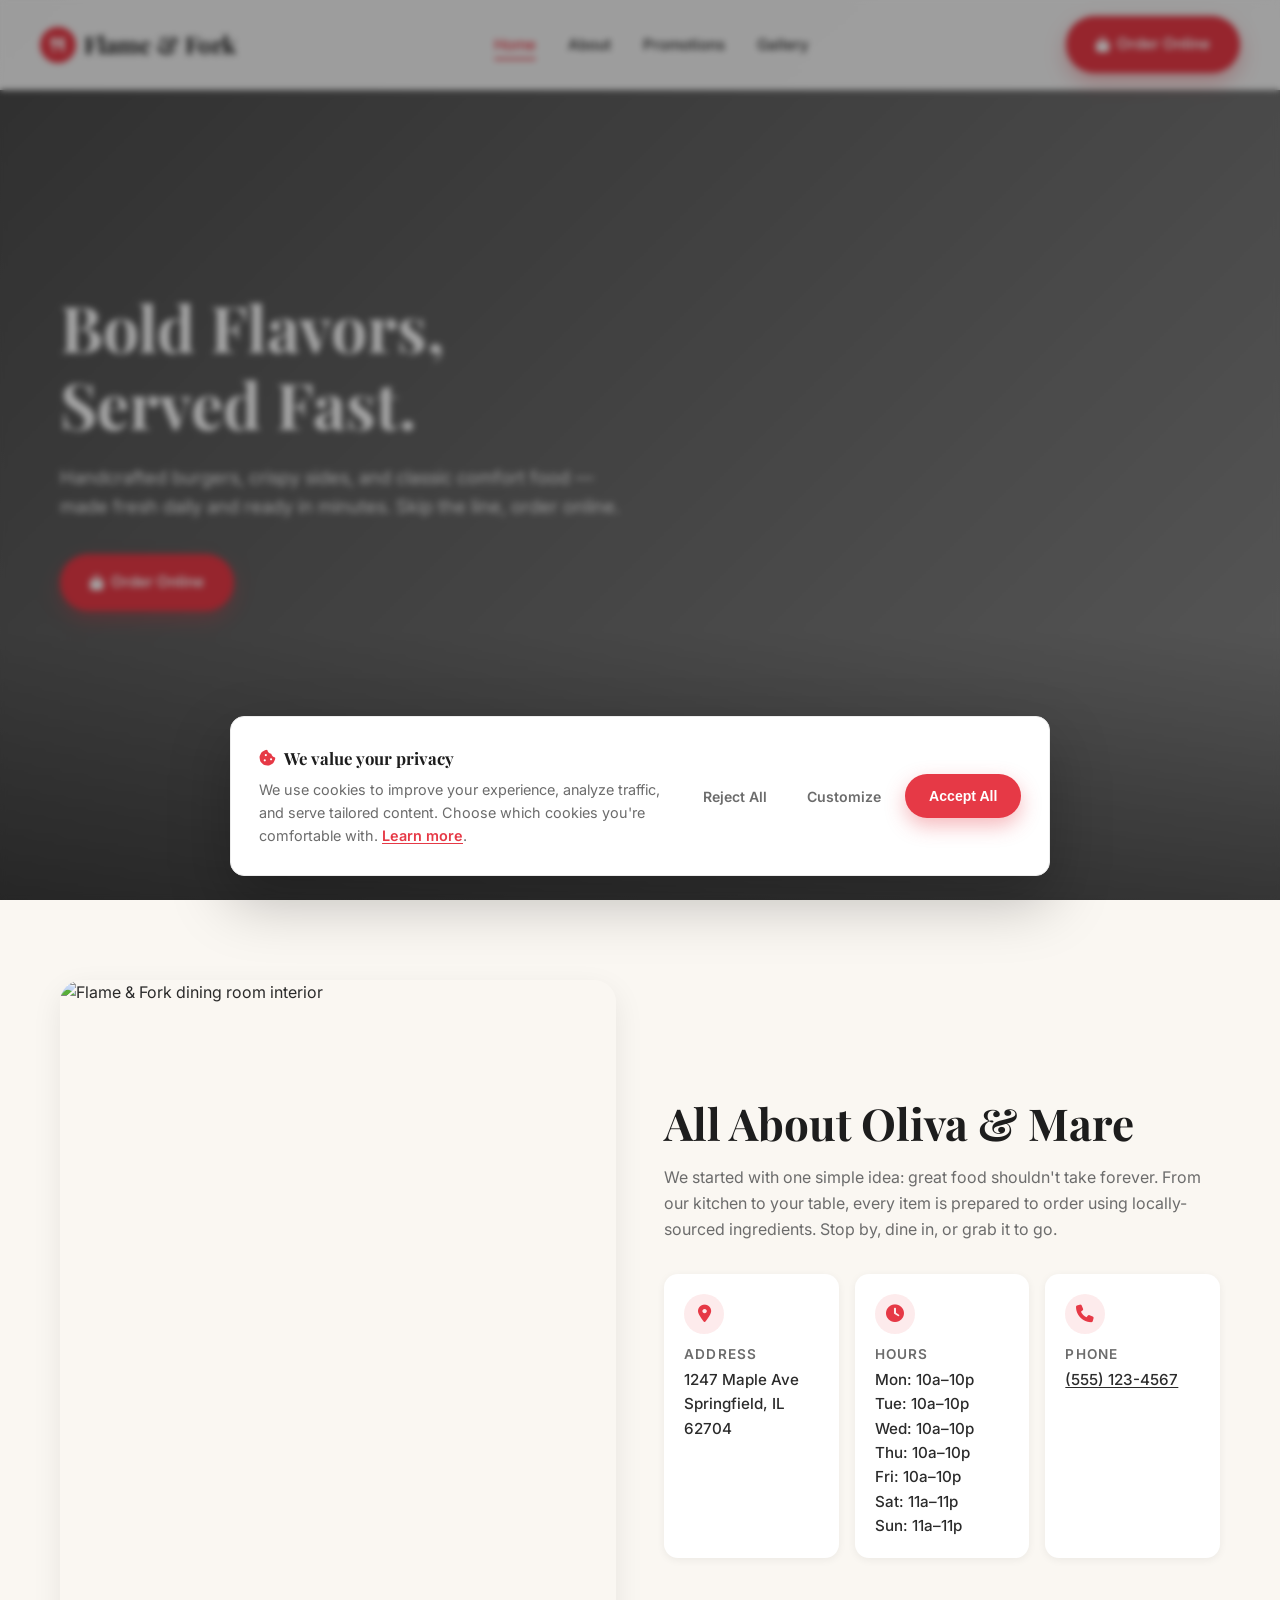
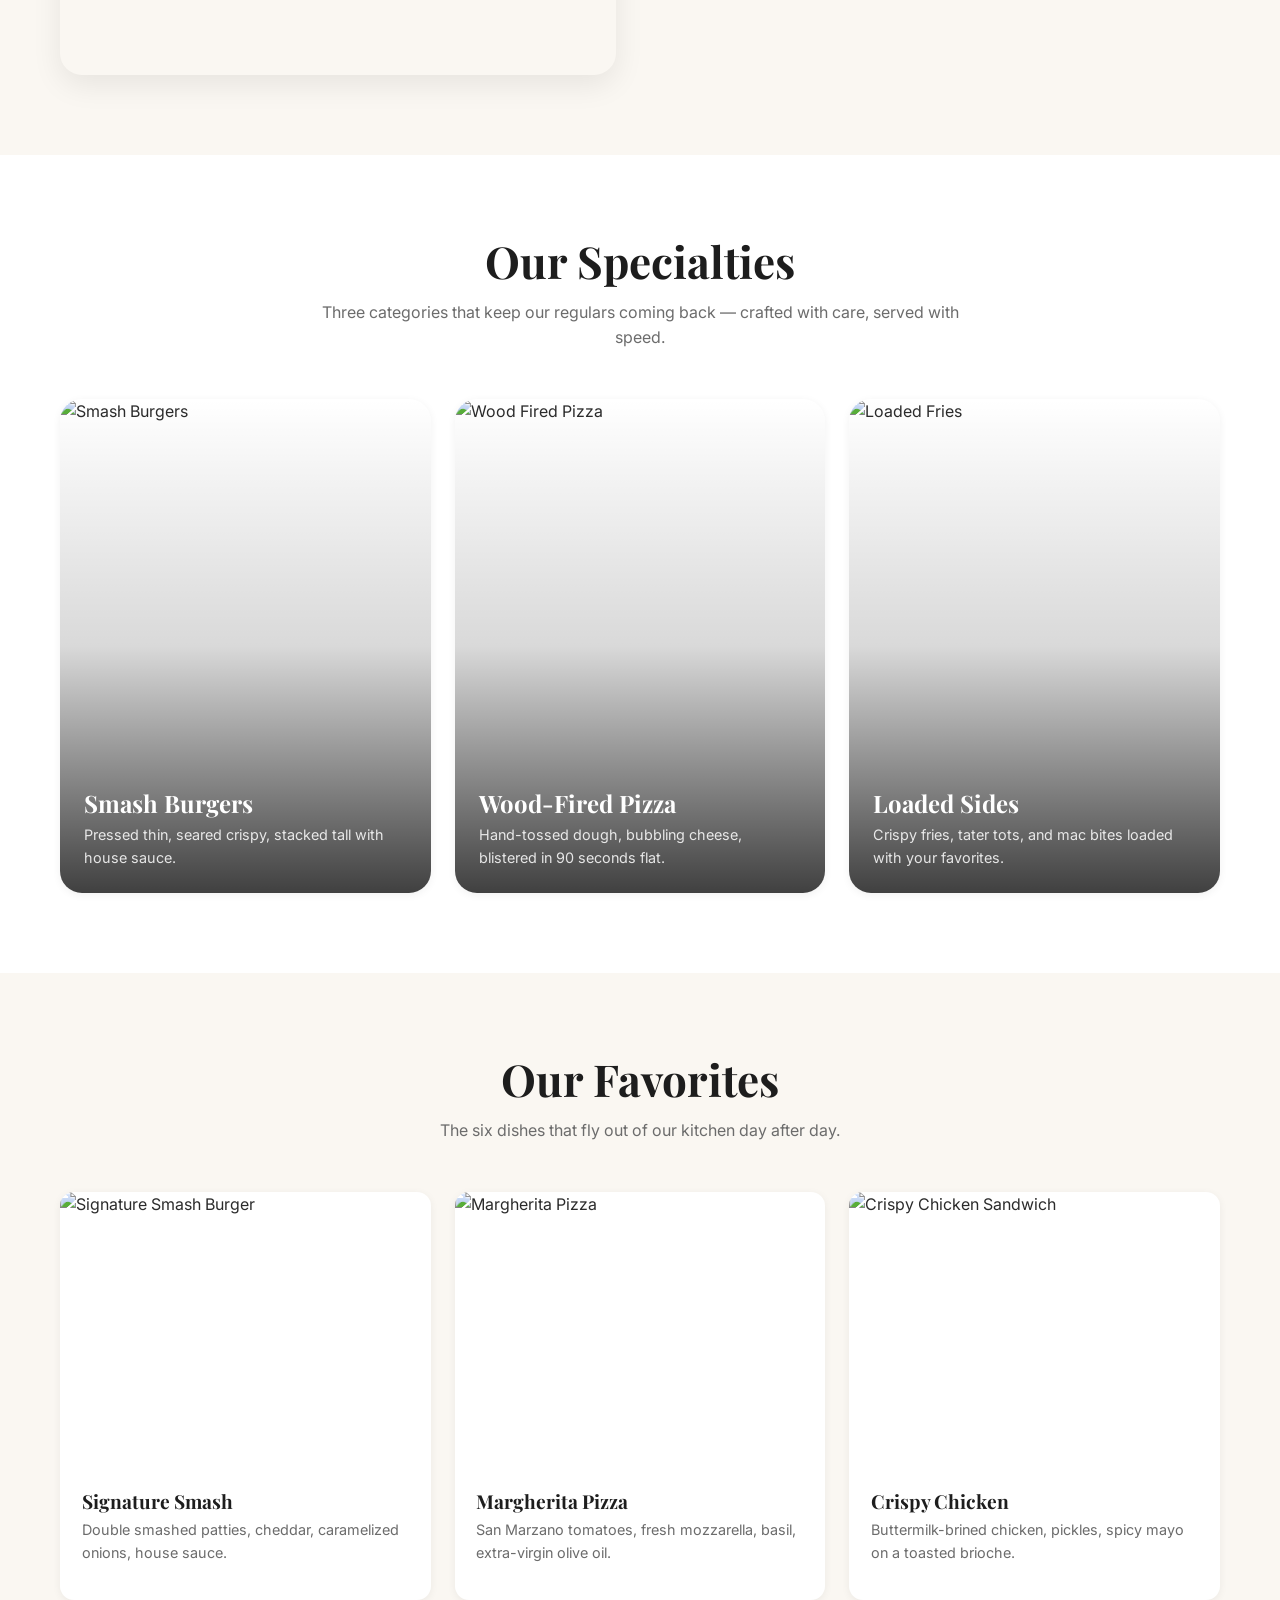
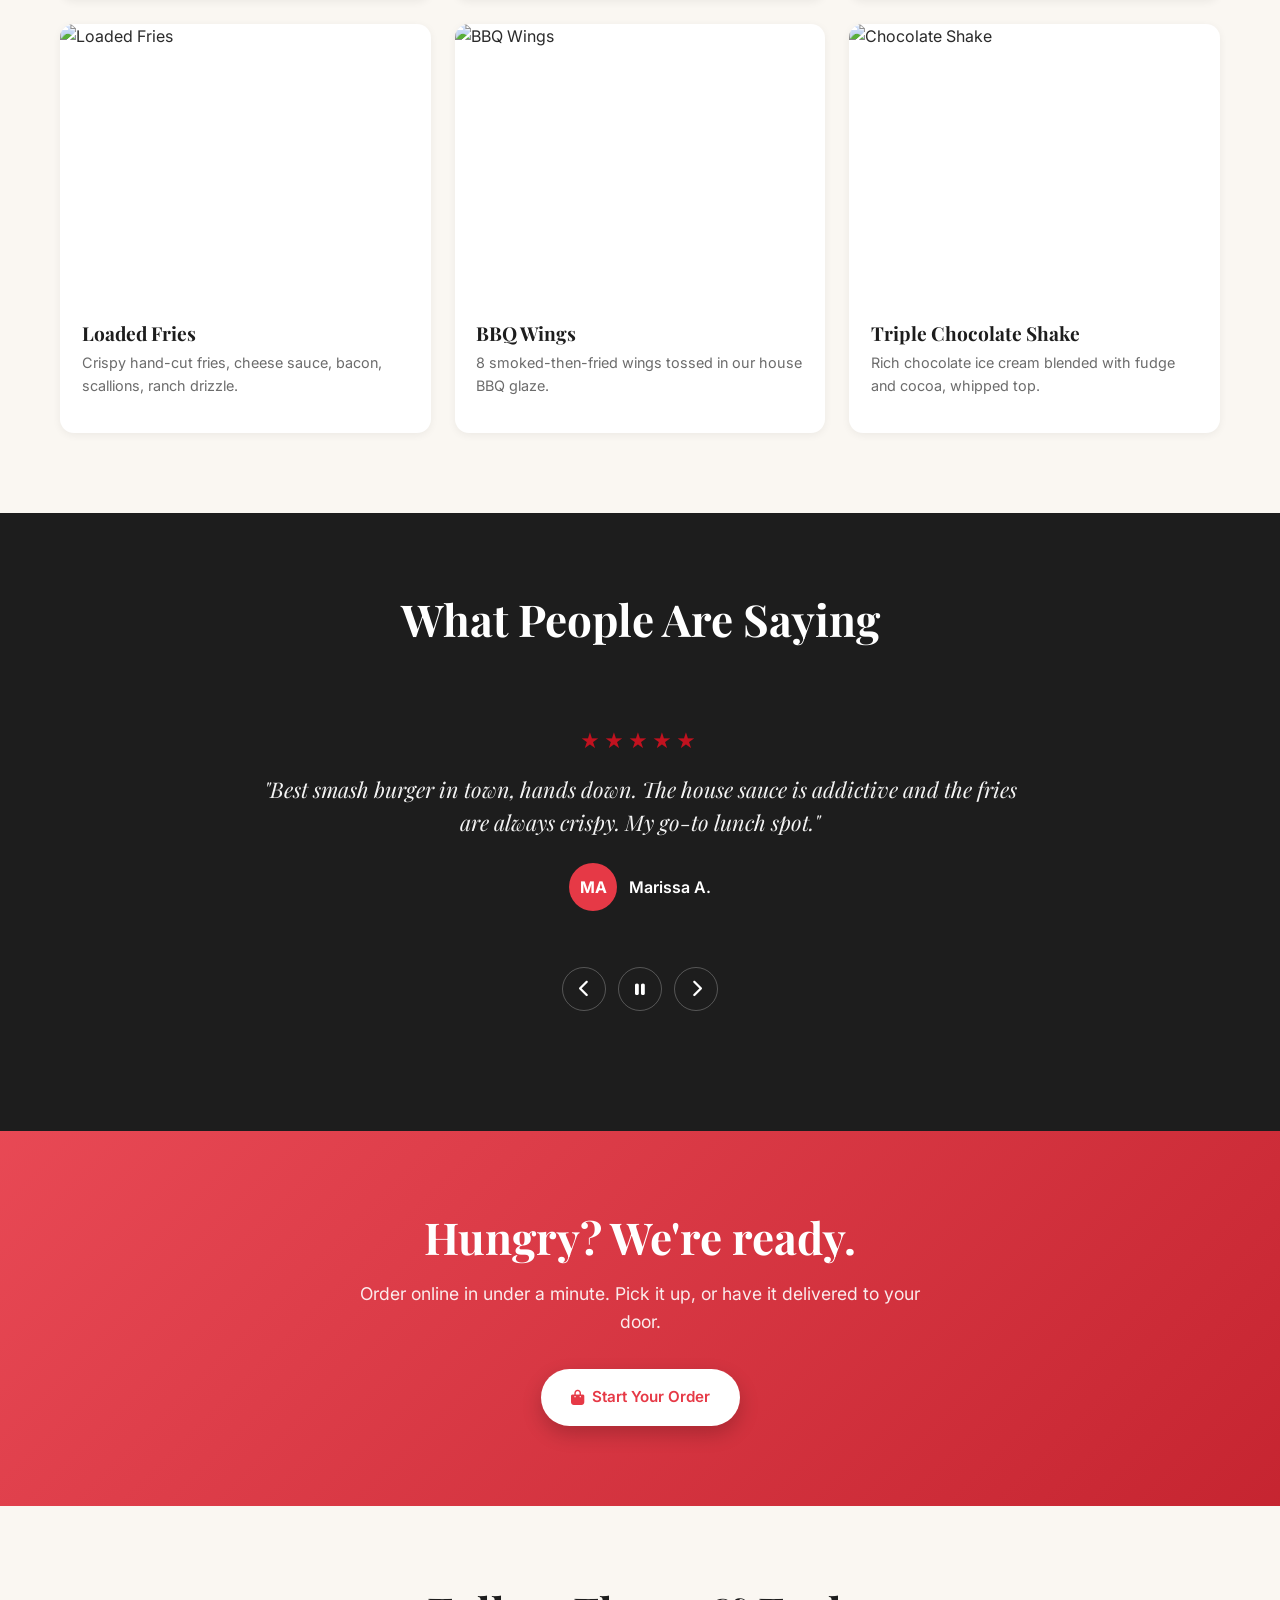
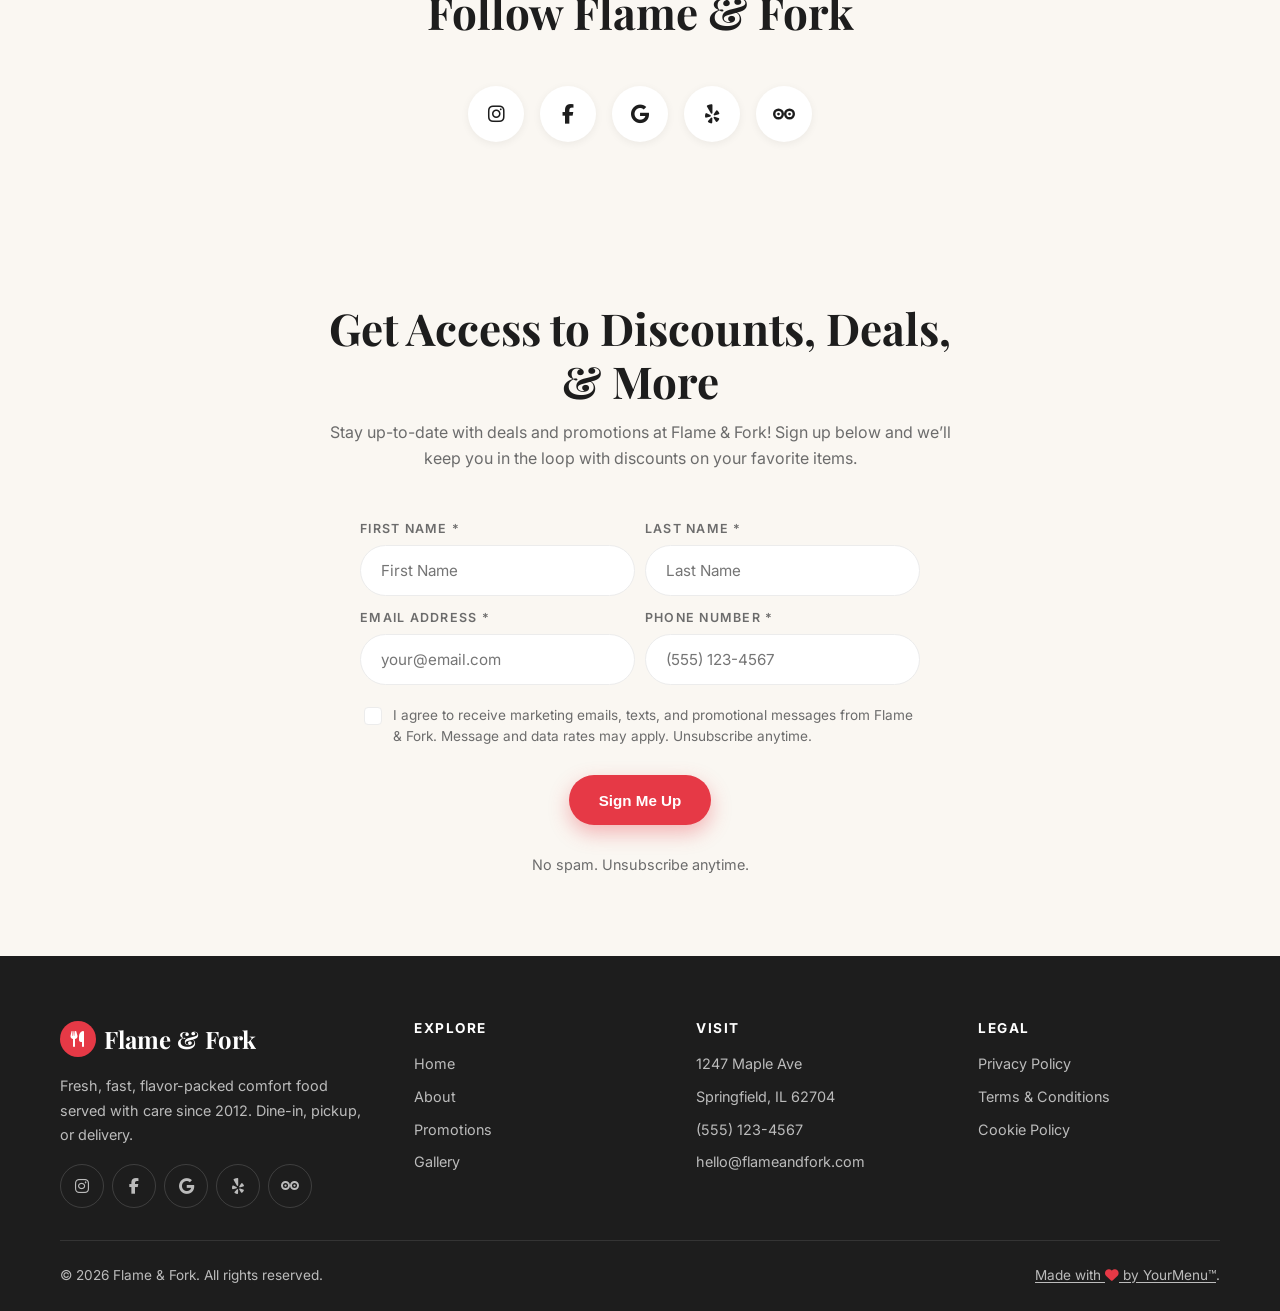
==== index.html @ c9c3321a "Initial commit: YourMenu website template Co-Authored-By: Claude Opus 4.8 (1M context) <noreply@anth" ====
<!DOCTYPE html>
<html lang="en-US">
<head>
  <meta charset="UTF-8" />
  <meta name="viewport" content="width=device-width, initial-scale=1.0" />
  <title>Flame & Fork — Fresh Flavors, Fast</title>
  <meta name="description" content="Quick service restaurant serving bold flavors, fresh ingredients, and fast, friendly service. Order online and skip the line." />
  <meta name="robots" content="index, follow, max-image-preview:large" />
  <meta name="theme-color" content="#e63946" media="(prefers-color-scheme: light)" />
  <meta name="theme-color" content="#1d1d1d" media="(prefers-color-scheme: dark)" />
  <meta name="format-detection" content="telephone=no" />
  <meta name="google-site-verification" content="REPLACE_WITH_GOOGLE_VERIFICATION_TOKEN" />
  <meta name="author" content="Flame & Fork" />
  <meta name="keywords" content="Springfield IL restaurant, burgers, pizza, quick service restaurant, order online, Flame and Fork" />
  <link rel="canonical" href="https://www.flameandfork.com/" />

  <meta property="og:type" content="restaurant.restaurant" />
  <meta property="og:site_name" content="Flame & Fork" />
  <meta property="og:title" content="Flame & Fork — Fresh Flavors, Fast" />
  <meta property="og:description" content="Hand-crafted burgers, wood-fired pizza, and comfort-food sides. Order online for quick pickup in Springfield, IL." />
  <meta property="og:url" content="https://www.flameandfork.com/" />
  <meta property="og:image" content="https://images.unsplash.com/photo-1568901346375-23c9450c58cd?auto=format&fit=crop&w=1200&q=80" />
  <meta property="og:image:width" content="1200" />
  <meta property="og:image:height" content="630" />
  <meta property="og:image:alt" content="A freshly-made smash burger with melted cheddar" />
  <meta property="og:locale" content="en_US" />

  <meta name="twitter:card" content="summary_large_image" />
  <meta name="twitter:title" content="Flame & Fork — Fresh Flavors, Fast" />
  <meta name="twitter:description" content="Hand-crafted burgers, wood-fired pizza, and comfort-food sides. Order online for quick pickup in Springfield, IL." />
  <meta name="twitter:image" content="https://images.unsplash.com/photo-1568901346375-23c9450c58cd?auto=format&fit=crop&w=1200&q=80" />
  <meta name="twitter:image:width" content="1200" />
  <meta name="twitter:image:height" content="630" />
  <meta name="twitter:image:alt" content="A freshly-made smash burger with melted cheddar" />

  <link rel="icon" type="image/svg+xml" href="/favicon.svg" />
  <link rel="icon" type="image/x-icon" href="/favicon.ico" sizes="any" />
  <link rel="apple-touch-icon" href="/apple-touch-icon.png" sizes="180x180" />
  <link rel="manifest" href="/site.webmanifest" />
  <link rel="preconnect" href="https://fonts.googleapis.com" />
  <link rel="preconnect" href="https://fonts.gstatic.com" crossorigin />
  <link rel="preconnect" href="https://cdnjs.cloudflare.com" crossorigin />
  <link href="https://fonts.googleapis.com/css2?family=Inter:wght@400;500;600;700&family=Playfair+Display:wght@600;700&display=swap" rel="stylesheet" />
  <link rel="stylesheet" href="https://cdnjs.cloudflare.com/ajax/libs/font-awesome/6.5.1/css/all.min.css" />
  <link rel="stylesheet" href="css/styles.css" />
  <link rel="preload" as="image" href="https://images.unsplash.com/photo-1504674900247-0877df9cc836?auto=format&fit=crop&w=1920&q=80" fetchpriority="high" />
<script type="application/ld+json">
{
  "@context": "https://schema.org",
  "@type": "Restaurant",
  "name": "Flame & Fork",
  "description": "Springfield quick-service restaurant serving hand-crafted burgers, wood-fired pizza, and classic comfort food since 2012.",
  "url": "https://www.flameandfork.com/",
  "image": "https://images.unsplash.com/photo-1568901346375-23c9450c58cd?auto=format&fit=crop&w=1200&q=80",
  "telephone": "+1-555-123-4567",
  "email": "hello@flameandfork.com",
  "priceRange": "$$",
  "servesCuisine": ["American", "Burgers", "Pizza"],
  "address": {
    "@type": "PostalAddress",
    "streetAddress": "1247 Maple Ave",
    "addressLocality": "Springfield",
    "addressRegion": "IL",
    "postalCode": "62704",
    "addressCountry": "US"
  },
  "openingHoursSpecification": [
    {"@type": "OpeningHoursSpecification", "dayOfWeek": ["Monday","Tuesday","Wednesday","Thursday","Friday"], "opens": "10:00", "closes": "22:00"},
    {"@type": "OpeningHoursSpecification", "dayOfWeek": ["Saturday","Sunday"], "opens": "11:00", "closes": "23:00"}
  ],
  "acceptsReservations": "False",
  "hasMenu": "https://www.flameandfork.com/",
  "sameAs": [
    "https://www.facebook.com/flameandfork",
    "https://www.instagram.com/flameandfork",
    "https://www.tiktok.com/@flameandfork",
    "https://twitter.com/flameandfork"
  ]
}
</script>
<script type="application/ld+json">
{
  "@context": "https://schema.org",
  "@type": "WebSite",
  "name": "Flame & Fork",
  "url": "https://www.flameandfork.com/",
  "inLanguage": "en-US"
}
</script>
<script type="application/ld+json">
{
  "@context": "https://schema.org",
  "@type": "Organization",
  "name": "Flame & Fork",
  "url": "https://www.flameandfork.com/",
  "logo": "https://www.flameandfork.com/favicon.svg",
  "sameAs": [
    "https://www.instagram.com/flameandfork",
    "https://www.facebook.com/flameandfork",
    "https://www.google.com/maps/place/Flame+and+Fork",
    "https://www.yelp.com/biz/flame-and-fork-springfield",
    "https://www.tripadvisor.com/Restaurant_Review-Flame-and-Fork"
  ],
  "contactPoint": [{
    "@type": "ContactPoint",
    "telephone": "+1-555-123-4567",
    "contactType": "customer service",
    "areaServed": "US",
    "availableLanguage": ["English"]
  }]
}
</script>
<script type="application/ld+json">
{
  "@context": "https://schema.org",
  "@type": "Menu",
  "name": "Flame & Fork Menu",
  "url": "https://www.flameandfork.com/",
  "hasMenuSection": [
    {
      "@type": "MenuSection",
      "name": "Customer Favorites",
      "hasMenuItem": [
        {"@type": "MenuItem", "name": "Signature Smash", "description": "Double smashed patties, cheddar, caramelized onions, house sauce."},
        {"@type": "MenuItem", "name": "Margherita Pizza", "description": "San Marzano tomatoes, fresh mozzarella, basil, extra-virgin olive oil."},
        {"@type": "MenuItem", "name": "Crispy Chicken", "description": "Buttermilk-brined chicken, pickles, spicy mayo on a toasted brioche."},
        {"@type": "MenuItem", "name": "Loaded Fries", "description": "Crispy hand-cut fries, cheese sauce, bacon, scallions, ranch drizzle."},
        {"@type": "MenuItem", "name": "BBQ Wings", "description": "8 smoked-then-fried wings tossed in our house BBQ glaze."},
        {"@type": "MenuItem", "name": "Triple Chocolate Shake", "description": "Rich chocolate ice cream blended with fudge and cocoa, whipped top."}
      ]
    }
  ]
}
</script>
</head>
<body>
  <a class="skip-link" href="#main-content">Skip to main content</a>

  <!-- Header -->
  <header class="site-header" role="banner">
    <div class="container nav">
      <a href="index.html" class="brand">
        <span class="brand-mark" aria-hidden="true"><i class="fa-solid fa-utensils"></i></span>
        Flame &amp; Fork
      </a>
      <nav class="primary-nav" aria-label="Primary">
        <ul class="nav-links" id="primary-navigation">
          <li><a href="index.html" class="active" aria-current="page">Home</a></li>
          <li><a href="about.html">About</a></li>
          <li><a href="promotions.html">Promotions</a></li>
          <li><a href="gallery.html">Gallery</a></li>
        </ul>
      </nav>
      <div class="nav-cta">
        <a href="https://order.yourmenu.com/tommystacos" class="btn btn-primary" target="_blank" rel="noopener noreferrer"><i class="fa-solid fa-bag-shopping" aria-hidden="true"></i> Order Online</a>
        <button class="nav-toggle" aria-label="Toggle navigation menu" aria-expanded="false" aria-controls="primary-navigation" type="button">
          <span aria-hidden="true"></span><span aria-hidden="true"></span><span aria-hidden="true"></span>
        </button>
      </div>
    </div>
  </header>
  <main id="main-content" role="main">

  <!-- Hero -->
  <section class="hero" aria-labelledby="hero-heading">
    <div class="container hero-inner">
      <h1 id="hero-heading">Bold Flavors,<br />Served Fast.</h1>
      <p>Handcrafted burgers, crispy sides, and classic comfort food — made fresh daily and ready in minutes. Skip the line, order online.</p>
      <div class="hero-actions">
        <a href="https://order.yourmenu.com/tommystacos" class="btn btn-primary" target="_blank" rel="noopener noreferrer"><i class="fa-solid fa-bag-shopping" aria-hidden="true"></i> Order Online</a>
      </div>
    </div>
    <div class="hero-scroll" aria-hidden="true">Scroll</div>
  </section>

  <!-- About -->
  <section class="about" id="about" aria-labelledby="about-heading">
    <div class="container">
      <div class="about-grid">
        <div class="about-image fade-in">
          <img src="https://images.unsplash.com/photo-1552566626-52f8b828add9?auto=format&fit=crop&w=900&q=80" srcset="
  https://images.unsplash.com/photo-1552566626-52f8b828add9?auto=format&fit=crop&w=480&q=70 480w,
  https://images.unsplash.com/photo-1552566626-52f8b828add9?auto=format&fit=crop&w=800&q=75 800w,
  https://images.unsplash.com/photo-1552566626-52f8b828add9?auto=format&fit=crop&w=1200&q=80 1200w
" sizes="(max-width: 600px) 90vw, (max-width: 1024px) 50vw, 600px" alt="Flame &amp; Fork dining room interior" loading="lazy" />
        </div>
        <div class="about-content fade-in">
          <h2 id="about-heading">All About Oliva &amp; Mare</h2>
          <p>We started with one simple idea: great food shouldn't take forever. From our kitchen to your table, every item is prepared to order using locally-sourced ingredients. Stop by, dine in, or grab it to go.</p>
          <div class="info-cards">
            <div class="info-card">
              <div class="icon"><i class="fa-solid fa-location-dot" aria-hidden="true"></i></div>
              <h4>Address</h4>
              <p>1247 Maple Ave<br/>Springfield, IL 62704</p>
            </div>
            <div class="info-card">
              <div class="icon"><i class="fa-solid fa-clock" aria-hidden="true"></i></div>
              <h4>Hours</h4>
              <p>Mon: 10a–10p<br/>Tue: 10a–10p<br/>Wed: 10a–10p<br/>Thu: 10a–10p<br/>Fri: 10a–10p<br/>Sat: 11a–11p<br/>Sun: 11a–11p</p>
            </div>
            <div class="info-card">
              <div class="icon"><i class="fa-solid fa-phone" aria-hidden="true"></i></div>
              <h4>Phone</h4>
              <p><a href="tel:+15551234567">(555) 123-4567</a></p>
            </div>
          </div>
        </div>
      </div>
    </div>
  </section>

  <!-- Specialties -->
  <section id="specialties" aria-labelledby="specialties-heading">
    <div class="container">
      <div class="section-header fade-in">
        <h2 id="specialties-heading">Our Specialties</h2>
        <p>Three categories that keep our regulars coming back — crafted with care, served with speed.</p>
      </div>
      <div class="specialties-grid">
        <a class="specialty-card fade-in" href="https://order.yourmenu.com/tommystacos" target="_blank" rel="noopener noreferrer" aria-label="Order Smash Burgers online">
          <img src="https://images.unsplash.com/photo-1568901346375-23c9450c58cd?auto=format&fit=crop&w=800&q=80" srcset="
  https://images.unsplash.com/photo-1568901346375-23c9450c58cd?auto=format&fit=crop&w=400&q=70 400w,
  https://images.unsplash.com/photo-1568901346375-23c9450c58cd?auto=format&fit=crop&w=700&q=80 700w
" sizes="(max-width: 600px) 90vw, (max-width: 960px) 45vw, 380px" alt="Smash Burgers" loading="lazy" />
          <div class="specialty-info">
            <h3>Smash Burgers</h3>
            <p>Pressed thin, seared crispy, stacked tall with house sauce.</p>
          </div>
        </a>
        <a class="specialty-card fade-in" href="https://order.yourmenu.com/tommystacos" target="_blank" rel="noopener noreferrer" aria-label="Order Wood-Fired Pizza online">
          <img src="https://images.unsplash.com/photo-1513104890138-7c749659a591?auto=format&fit=crop&w=800&q=80" srcset="
  https://images.unsplash.com/photo-1513104890138-7c749659a591?auto=format&fit=crop&w=400&q=70 400w,
  https://images.unsplash.com/photo-1513104890138-7c749659a591?auto=format&fit=crop&w=700&q=80 700w
" sizes="(max-width: 600px) 90vw, (max-width: 960px) 45vw, 380px" alt="Wood Fired Pizza" loading="lazy" />
          <div class="specialty-info">
            <h3>Wood-Fired Pizza</h3>
            <p>Hand-tossed dough, bubbling cheese, blistered in 90 seconds flat.</p>
          </div>
        </a>
        <a class="specialty-card fade-in" href="https://order.yourmenu.com/tommystacos" target="_blank" rel="noopener noreferrer" aria-label="Order Loaded Sides online">
          <img src="https://images.unsplash.com/photo-1565299585323-38d6b0865b47?auto=format&fit=crop&w=800&q=80" srcset="
  https://images.unsplash.com/photo-1565299585323-38d6b0865b47?auto=format&fit=crop&w=400&q=70 400w,
  https://images.unsplash.com/photo-1565299585323-38d6b0865b47?auto=format&fit=crop&w=700&q=80 700w
" sizes="(max-width: 600px) 90vw, (max-width: 960px) 45vw, 380px" alt="Loaded Fries" loading="lazy" />
          <div class="specialty-info">
            <h3>Loaded Sides</h3>
            <p>Crispy fries, tater tots, and mac bites loaded with your favorites.</p>
          </div>
        </a>
      </div>
    </div>
  </section>

  <!-- Favorites -->
  <section class="favorites" aria-labelledby="favorites-heading">
    <div class="container">
      <div class="section-header fade-in">
        <h2 id="favorites-heading">Our Favorites</h2>
        <p>The six dishes that fly out of our kitchen day after day.</p>
      </div>
      <div class="favorites-grid">
        <a class="favorite-card fade-in" href="https://order.yourmenu.com/tommystacos" target="_blank" rel="noopener noreferrer" aria-label="Order Signature Smash online">
          <div class="favorite-img"><img src="https://images.unsplash.com/photo-1571091718767-18b5b1457add?auto=format&fit=crop&w=700&q=80" srcset="
  https://images.unsplash.com/photo-1571091718767-18b5b1457add?auto=format&fit=crop&w=400&q=70 400w,
  https://images.unsplash.com/photo-1571091718767-18b5b1457add?auto=format&fit=crop&w=700&q=80 700w
" sizes="(max-width: 600px) 90vw, (max-width: 960px) 45vw, 380px" alt="Signature Smash Burger" loading="lazy" /></div>
          <div class="favorite-body">
            <h3>Signature Smash</h3>
            <p>Double smashed patties, cheddar, caramelized onions, house sauce.</p>
          </div>
        </a>
        <a class="favorite-card fade-in" href="https://order.yourmenu.com/tommystacos" target="_blank" rel="noopener noreferrer" aria-label="Order Margherita Pizza online">
          <div class="favorite-img"><img src="https://images.unsplash.com/photo-1513104890138-7c749659a591?auto=format&fit=crop&w=700&q=80" srcset="
  https://images.unsplash.com/photo-1513104890138-7c749659a591?auto=format&fit=crop&w=400&q=70 400w,
  https://images.unsplash.com/photo-1513104890138-7c749659a591?auto=format&fit=crop&w=700&q=80 700w
" sizes="(max-width: 600px) 90vw, (max-width: 960px) 45vw, 380px" alt="Margherita Pizza" loading="lazy" /></div>
          <div class="favorite-body">
            <h3>Margherita Pizza</h3>
            <p>San Marzano tomatoes, fresh mozzarella, basil, extra-virgin olive oil.</p>
          </div>
        </a>
        <a class="favorite-card fade-in" href="https://order.yourmenu.com/tommystacos" target="_blank" rel="noopener noreferrer" aria-label="Order Crispy Chicken online">
          <div class="favorite-img"><img src="https://images.unsplash.com/photo-1606755962773-d324e0a13086?auto=format&fit=crop&w=700&q=80" srcset="
  https://images.unsplash.com/photo-1606755962773-d324e0a13086?auto=format&fit=crop&w=400&q=70 400w,
  https://images.unsplash.com/photo-1606755962773-d324e0a13086?auto=format&fit=crop&w=700&q=80 700w
" sizes="(max-width: 600px) 90vw, (max-width: 960px) 45vw, 380px" alt="Crispy Chicken Sandwich" loading="lazy" /></div>
          <div class="favorite-body">
            <h3>Crispy Chicken</h3>
            <p>Buttermilk-brined chicken, pickles, spicy mayo on a toasted brioche.</p>
          </div>
        </a>
        <a class="favorite-card fade-in" href="https://order.yourmenu.com/tommystacos" target="_blank" rel="noopener noreferrer" aria-label="Order Loaded Fries online">
          <div class="favorite-img"><img src="https://images.unsplash.com/photo-1550317138-10000687a72b?auto=format&fit=crop&w=700&q=80" srcset="
  https://images.unsplash.com/photo-1550317138-10000687a72b?auto=format&fit=crop&w=400&q=70 400w,
  https://images.unsplash.com/photo-1550317138-10000687a72b?auto=format&fit=crop&w=700&q=80 700w
" sizes="(max-width: 600px) 90vw, (max-width: 960px) 45vw, 380px" alt="Loaded Fries" loading="lazy" /></div>
          <div class="favorite-body">
            <h3>Loaded Fries</h3>
            <p>Crispy hand-cut fries, cheese sauce, bacon, scallions, ranch drizzle.</p>
          </div>
        </a>
        <a class="favorite-card fade-in" href="https://order.yourmenu.com/tommystacos" target="_blank" rel="noopener noreferrer" aria-label="Order BBQ Wings online">
          <div class="favorite-img"><img src="https://images.unsplash.com/photo-1601050690597-df0568f70950?auto=format&fit=crop&w=700&q=80" srcset="
  https://images.unsplash.com/photo-1601050690597-df0568f70950?auto=format&fit=crop&w=400&q=70 400w,
  https://images.unsplash.com/photo-1601050690597-df0568f70950?auto=format&fit=crop&w=700&q=80 700w
" sizes="(max-width: 600px) 90vw, (max-width: 960px) 45vw, 380px" alt="BBQ Wings" loading="lazy" /></div>
          <div class="favorite-body">
            <h3>BBQ Wings</h3>
            <p>8 smoked-then-fried wings tossed in our house BBQ glaze.</p>
          </div>
        </a>
        <a class="favorite-card fade-in" href="https://order.yourmenu.com/tommystacos" target="_blank" rel="noopener noreferrer" aria-label="Order Triple Chocolate Shake online">
          <div class="favorite-img"><img src="https://images.unsplash.com/photo-1586190848861-99aa4a171e90?auto=format&fit=crop&w=700&q=80" srcset="
  https://images.unsplash.com/photo-1586190848861-99aa4a171e90?auto=format&fit=crop&w=400&q=70 400w,
  https://images.unsplash.com/photo-1586190848861-99aa4a171e90?auto=format&fit=crop&w=700&q=80 700w
" sizes="(max-width: 600px) 90vw, (max-width: 960px) 45vw, 380px" alt="Chocolate Shake" loading="lazy" /></div>
          <div class="favorite-body">
            <h3>Triple Chocolate Shake</h3>
            <p>Rich chocolate ice cream blended with fudge and cocoa, whipped top.</p>
          </div>
        </a>
      </div>
    </div>
  </section>

  <!-- Reviews -->
  <section class="reviews" aria-labelledby="reviews-heading">
    <div class="container">
      <div class="section-header fade-in">
        <h2 id="reviews-heading">What People Are Saying</h2>
      </div>
      <div class="slider fade-in" id="reviews-slider" role="region" aria-roledescription="carousel" aria-label="Customer reviews">
        <div class="slider-track" id="reviews-slider-track" aria-live="polite">
          <div class="review-card">
            <div class="review-stars" role="img" aria-label="Rated 5 out of 5 stars">★★★★★</div>
            <p class="review-text">"Best smash burger in town, hands down. The house sauce is addictive and the fries are always crispy. My go-to lunch spot."</p>
            <div class="reviewer">
              <div class="reviewer-avatar">MA</div>
              <div>
                <div class="reviewer-name">Marissa A.</div>
              </div>
            </div>
          </div>
          <div class="review-card">
            <div class="review-stars" role="img" aria-label="Rated 5 out of 5 stars">★★★★★</div>
            <p class="review-text">"Fast, friendly, and the food tastes like someone actually cared. The loaded fries are ridiculous in the best possible way."</p>
            <div class="reviewer">
              <div class="reviewer-avatar">JT</div>
              <div>
                <div class="reviewer-name">Jordan T.</div>
              </div>
            </div>
          </div>
          <div class="review-card">
            <div class="review-stars" role="img" aria-label="Rated 5 out of 5 stars">★★★★★</div>
            <p class="review-text">"Online ordering is seamless, food is always hot on pickup, and the staff actually remember my name. A neighborhood gem."</p>
            <div class="reviewer">
              <div class="reviewer-avatar">SK</div>
              <div>
                <div class="reviewer-name">Sam K.</div>
              </div>
            </div>
          </div>
          <div class="review-card">
            <div class="review-stars" role="img" aria-label="Rated 5 out of 5 stars">★★★★★</div>
            <p class="review-text">"The wings are incredible. Smoked, then fried, then tossed in that BBQ glaze — worth the trip across town. Will be back every week."</p>
            <div class="reviewer">
              <div class="reviewer-avatar">DP</div>
              <div>
                <div class="reviewer-name">Derek P.</div>
              </div>
            </div>
          </div>
        </div>
        <div class="slider-controls">
          <button class="slider-btn slider-prev" aria-label="Previous review" aria-controls="reviews-slider-track" type="button"><i class="fa-solid fa-chevron-left" aria-hidden="true"></i></button>
          <button class="slider-pause" aria-label="Pause auto-rotating reviews" aria-pressed="false" aria-controls="reviews-slider-track" type="button"><i class="fa-solid fa-pause" aria-hidden="true"></i></button>
          <button class="slider-btn slider-next" aria-label="Next review" aria-controls="reviews-slider-track" type="button"><i class="fa-solid fa-chevron-right" aria-hidden="true"></i></button>
        </div>
        <div class="slider-dots" role="tablist" aria-label="Choose a review"></div>
      </div>
    </div>
  </section>

  <!-- CTA Order -->
  <section class="cta-order">
    <div class="container">
      <h2>Hungry? We're ready.</h2>
      <p>Order online in under a minute. Pick it up, or have it delivered to your door.</p>
      <a href="https://order.yourmenu.com/tommystacos" class="btn btn-primary" target="_blank" rel="noopener noreferrer"><i class="fa-solid fa-bag-shopping" aria-hidden="true"></i> Start Your Order</a>
    </div>
  </section>

  <!-- CTA Social -->
  <section class="cta-social" aria-labelledby="social-heading">
    <div class="container">
      <div class="section-header">
        <h2 id="social-heading">Follow Flame &amp; Fork</h2>
      </div>
      <ul class="social-icons" role="list" aria-label="Flame and Fork on social media and review sites">
        <li><a href="https://www.instagram.com/flameandfork" class="social-icon" aria-label="Flame and Fork on Instagram" rel="noopener noreferrer" target="_blank"><i class="fa-brands fa-instagram" aria-hidden="true"></i></a></li>
        <li><a href="https://www.facebook.com/flameandfork" class="social-icon" aria-label="Flame and Fork on Facebook" rel="noopener noreferrer" target="_blank"><i class="fa-brands fa-facebook-f" aria-hidden="true"></i></a></li>
        <li><a href="https://www.google.com/maps/place/Flame+and+Fork" class="social-icon" aria-label="Flame and Fork on Google" rel="noopener noreferrer" target="_blank"><i class="fa-brands fa-google" aria-hidden="true"></i></a></li>
        <li><a href="https://www.yelp.com/biz/flame-and-fork-springfield" class="social-icon" aria-label="Flame and Fork on Yelp" rel="noopener noreferrer" target="_blank"><i class="fa-brands fa-yelp" aria-hidden="true"></i></a></li>
        <li><a href="https://www.tripadvisor.com/Restaurant_Review-Flame-and-Fork" class="social-icon" aria-label="Flame and Fork on TripAdvisor" rel="noopener noreferrer" target="_blank"><svg class="social-svg" xmlns="http://www.w3.org/2000/svg" viewBox="0 0 32 16" width="22" height="14" fill="currentColor" aria-hidden="true"><path d="M8 0a8 8 0 1 0 0 16A8 8 0 0 0 8 0zm0 12.5A4.5 4.5 0 1 1 8 3.5a4.5 4.5 0 0 1 0 9zm16-12.5a8 8 0 1 0 0 16 8 8 0 0 0 0-16zm0 12.5a4.5 4.5 0 1 1 0-9 4.5 4.5 0 0 1 0 9z"/><circle cx="8" cy="8" r="2"/><circle cx="24" cy="8" r="2"/></svg></a></li>
      </ul>
    </div>
  </section>

  <!-- Subscribe -->
  <section class="signup subscribe" aria-labelledby="subscribe-heading">
    <div class="container">
      <div class="section-header fade-in">
        <h2 id="subscribe-heading" class="subscribe-title">Get Access to Discounts, Deals, &amp; More</h2>
        <p>Stay up-to-date with deals and promotions at Flame &amp; Fork! Sign up below and we&rsquo;ll keep you in the loop with discounts on your favorite items.</p>
      </div>
      <form class="signup-form fade-in" aria-labelledby="subscribe-heading" novalidate>
        <p class="sr-only">Fields marked as required must be filled in.</p>
        <div class="signup-row">
          <div class="field">
            <label for="sub-firstName">First Name <span aria-hidden="true">*</span></label>
            <input id="sub-firstName" type="text" name="firstName" placeholder="First Name" autocomplete="given-name" required aria-required="true" />
          </div>
          <div class="field">
            <label for="sub-lastName">Last Name <span aria-hidden="true">*</span></label>
            <input id="sub-lastName" type="text" name="lastName" placeholder="Last Name" autocomplete="family-name" required aria-required="true" />
          </div>
        </div>
        <div class="signup-row">
          <div class="field">
            <label for="sub-email">Email Address <span aria-hidden="true">*</span></label>
            <input id="sub-email" type="email" name="email" placeholder="your@email.com" autocomplete="email" required aria-required="true" />
          </div>
          <div class="field">
            <label for="sub-phone">Phone Number <span aria-hidden="true">*</span></label>
            <input id="sub-phone" type="tel" name="phone" placeholder="(555) 123-4567" autocomplete="tel" required aria-required="true" />
          </div>
        </div>
        <label class="consent-check" for="sub-marketingConsent">
          <input id="sub-marketingConsent" type="checkbox" name="marketingConsent" required aria-required="true" />
          <span>I agree to receive marketing emails, texts, and promotional messages from Flame &amp; Fork. Message and data rates may apply. Unsubscribe anytime.</span>
        </label>
        <button type="submit" class="btn btn-primary">Sign Me Up</button>
        <p class="form-msg" role="status" aria-live="polite" style="margin-top: 1rem; font-size: 0.9rem; color: var(--color-muted);">No spam. Unsubscribe anytime.</p>
      </form>
    </div>
  </section>

  </main>

  <!-- Footer -->
  <footer class="site-footer" role="contentinfo">
    <div class="container">
      <div class="footer-grid">
        <div class="footer-brand">
          <a href="index.html" class="brand">
            <span class="brand-mark" aria-hidden="true"><i class="fa-solid fa-utensils"></i></span>
            Flame &amp; Fork
          </a>
          <p>Fresh, fast, flavor-packed comfort food served with care since 2012. Dine-in, pickup, or delivery.</p>
          <div class="footer-social">
            <a href="https://www.instagram.com/flameandfork" aria-label="Flame and Fork on Instagram" rel="noopener noreferrer" target="_blank"><i class="fa-brands fa-instagram" aria-hidden="true"></i></a>
            <a href="https://www.facebook.com/flameandfork" aria-label="Flame and Fork on Facebook" rel="noopener noreferrer" target="_blank"><i class="fa-brands fa-facebook-f" aria-hidden="true"></i></a>
            <a href="https://www.google.com/maps/place/Flame+and+Fork" aria-label="Flame and Fork on Google" rel="noopener noreferrer" target="_blank"><i class="fa-brands fa-google" aria-hidden="true"></i></a>
            <a href="https://www.yelp.com/biz/flame-and-fork-springfield" aria-label="Flame and Fork on Yelp" rel="noopener noreferrer" target="_blank"><i class="fa-brands fa-yelp" aria-hidden="true"></i></a>
            <a href="https://www.tripadvisor.com/Restaurant_Review-Flame-and-Fork" aria-label="Flame and Fork on TripAdvisor" rel="noopener noreferrer" target="_blank"><svg class="social-svg" xmlns="http://www.w3.org/2000/svg" viewBox="0 0 32 16" width="22" height="14" fill="currentColor" aria-hidden="true"><path d="M8 0a8 8 0 1 0 0 16A8 8 0 0 0 8 0zm0 12.5A4.5 4.5 0 1 1 8 3.5a4.5 4.5 0 0 1 0 9zm16-12.5a8 8 0 1 0 0 16 8 8 0 0 0 0-16zm0 12.5a4.5 4.5 0 1 1 0-9 4.5 4.5 0 0 1 0 9z"/><circle cx="8" cy="8" r="2"/><circle cx="24" cy="8" r="2"/></svg></a>
          </div>
        </div>
        <div class="footer-col">
          <h4>Explore</h4>
          <ul>
            <li><a href="index.html">Home</a></li>
            <li><a href="about.html">About</a></li>
            <li><a href="promotions.html">Promotions</a></li>
            <li><a href="gallery.html">Gallery</a></li>
          </ul>
        </div>
        <div class="footer-col">
          <h4>Visit</h4>
          <ul>
            <li>1247 Maple Ave</li>
            <li>Springfield, IL 62704</li>
            <li><a href="tel:+15551234567">(555) 123-4567</a></li>
            <li><a href="mailto:hello@flameandfork.com">hello@flameandfork.com</a></li>
          </ul>
        </div>
        <div class="footer-col">
          <h4>Legal</h4>
          <ul>
            <li><a href="privacy.html">Privacy Policy</a></li>
            <li><a href="terms.html">Terms &amp; Conditions</a></li>
            <li><a href="cookies.html">Cookie Policy</a></li>
          </ul>
        </div>
      </div>
      <div class="footer-bottom">
        <span>© <span data-year>2026</span> Flame &amp; Fork. All rights reserved.</span>
        <span><a href="https://yourmenu.com/" class="footer-credit" rel="noopener noreferrer" target="_blank">Made with <i class="fa-solid fa-heart icon-heart" aria-hidden="true"></i><span class="sr-only">love</span> by YourMenu™</a>.</span>
      </div>
    </div>
  </footer>

  <!-- Cookie Banner -->
  <div class="cookie-banner" role="region" aria-live="polite" aria-label="Cookie consent"></div>

  <script src="js/main.js"></script>
</body>
</html>
---- css/styles.css ----
/* =========================================
   Modern Restaurant Website - Styles
   ========================================= */

:root {
  --color-primary: #e63946;
  --color-primary-dark: #c1121f;
  --color-dark: #1d1d1d;
  --color-text: #2b2b2b;
  --color-muted: #6c6c6c;
  --color-bg: #ffffff;
  --color-bg-alt: #faf7f2;
  --color-border: #ececec;
  --shadow-sm: 0 2px 8px rgba(0, 0, 0, 0.06);
  --shadow-md: 0 10px 30px rgba(0, 0, 0, 0.08);
  --radius-sm: 8px;
  --radius-md: 14px;
  --radius-lg: 22px;
  --container: 1200px;
  --ease: cubic-bezier(0.22, 1, 0.36, 1);
  --font-heading: "Playfair Display", Georgia, serif;
  --font-body: "Inter", system-ui, -apple-system, "Segoe UI", Roboto, sans-serif;
}

* { box-sizing: border-box; margin: 0; padding: 0; }

html { scroll-behavior: smooth; }

body {
  font-family: var(--font-body);
  color: var(--color-text);
  background: var(--color-bg);
  line-height: 1.6;
  -webkit-font-smoothing: antialiased;
  overflow-x: hidden;
}

img { max-width: 100%; display: block; }
a { color: inherit; text-decoration: none; }

h1, h2, h3, h4 {
  font-family: var(--font-heading);
  color: var(--color-dark);
  line-height: 1.2;
  font-weight: 700;
}

h1 { font-size: clamp(2.2rem, 5vw, 4rem); }
h2 { font-size: clamp(1.8rem, 3.5vw, 2.75rem); }
h3 { font-size: 1.35rem; }

.container {
  width: 100%;
  max-width: var(--container);
  margin: 0 auto;
  padding: 0 1.25rem;
}

section { padding: 5rem 0; }

.section-header {
  text-align: center;
  max-width: 640px;
  margin: 0 auto 3rem;
}

.section-header .eyebrow {
  display: inline-block;
  color: var(--color-primary);
  font-weight: 600;
  letter-spacing: 2px;
  text-transform: uppercase;
  font-size: 0.8rem;
  margin-bottom: 0.5rem;
}

.section-header p { color: var(--color-muted); margin-top: 0.75rem; }

/* Buttons */
.btn {
  display: inline-flex;
  align-items: center;
  gap: 0.5rem;
  padding: 0.9rem 1.75rem;
  border-radius: 999px;
  font-weight: 600;
  font-size: 0.95rem;
  border: 2px solid transparent;
  cursor: pointer;
  transition: all 0.3s var(--ease);
  white-space: nowrap;
}
.btn-primary {
  background: var(--color-primary);
  color: #fff;
  box-shadow: 0 8px 20px rgba(230, 57, 70, 0.35);
}
.btn-primary:hover {
  background: var(--color-primary-dark);
  transform: translateY(-2px);
  box-shadow: 0 12px 25px rgba(230, 57, 70, 0.45);
}
.btn-outline {
  background: transparent;
  border-color: #fff;
  color: #fff;
}
.btn-outline:hover {
  background: #fff;
  color: var(--color-dark);
}
.btn-dark {
  background: var(--color-dark);
  color: #fff;
}
.btn-dark:hover { background: #000; transform: translateY(-2px); }

/* =========================================
   Header / Navigation
   ========================================= */
.site-header {
  position: fixed;
  top: 0;
  left: 0;
  right: 0;
  z-index: 100;
  background: rgba(255, 255, 255, 0.92);
  backdrop-filter: saturate(180%) blur(14px);
  -webkit-backdrop-filter: saturate(180%) blur(14px);
  border-bottom: 1px solid transparent;
  transition: all 0.3s ease;
}
.site-header.scrolled {
  border-bottom-color: var(--color-border);
  box-shadow: var(--shadow-sm);
}

.nav {
  display: flex;
  align-items: center;
  justify-content: space-between;
  padding: 1rem 0;
}

.brand {
  font-family: var(--font-heading);
  font-size: 1.5rem;
  font-weight: 700;
  color: var(--color-dark);
  display: flex;
  align-items: center;
  gap: 0.5rem;
}
.brand .brand-mark {
  display: inline-flex;
  align-items: center;
  justify-content: center;
  width: 36px; height: 36px;
  background: var(--color-primary);
  color: #fff;
  border-radius: 50%;
  font-size: 1rem;
}

.nav-links {
  display: flex;
  gap: 2rem;
  list-style: none;
  align-items: center;
}
.nav-links a {
  font-weight: 500;
  font-size: 0.95rem;
  color: var(--color-text);
  position: relative;
  transition: color 0.2s ease;
}
.nav-links a:hover,
.nav-links a.active { color: var(--color-primary); }
.nav-links a.active::after {
  content: "";
  position: absolute;
  left: 0; right: 0; bottom: -6px;
  height: 2px;
  background: var(--color-primary);
  border-radius: 2px;
}

.nav-cta { display: flex; align-items: center; gap: 1rem; }

.nav-toggle {
  display: none;
  background: transparent;
  border: 0;
  width: 40px; height: 40px;
  cursor: pointer;
  padding: 8px;
}
.nav-toggle span {
  display: block;
  height: 2px;
  background: var(--color-dark);
  margin: 5px 0;
  transition: transform 0.3s ease, opacity 0.3s ease;
}
.nav-toggle.open span:nth-child(1) { transform: translateY(7px) rotate(45deg); }
.nav-toggle.open span:nth-child(2) { opacity: 0; }
.nav-toggle.open span:nth-child(3) { transform: translateY(-7px) rotate(-45deg); }

/* =========================================
   Hero
   ========================================= */
.hero {
  position: relative;
  min-height: 100vh;
  display: flex;
  align-items: center;
  color: #fff;
  padding-top: 80px;
  overflow: hidden;
  background: linear-gradient(135deg, rgba(20,20,20,0.78), rgba(20,20,20,0.5)),
              url("https://images.unsplash.com/photo-1504674900247-0877df9cc836?auto=format&fit=crop&w=1920&q=80") center/cover no-repeat;
}
.hero::after {
  content: "";
  position: absolute;
  inset: 0;
  background: linear-gradient(180deg, transparent 70%, rgba(0,0,0,0.4));
  pointer-events: none;
}
.hero-inner {
  position: relative;
  z-index: 2;
  width: 100%;
}
.hero-inner h1 { max-width: 760px; }
.hero-inner p { max-width: 560px; }
.hero .eyebrow {
  color: var(--color-primary-dark);
  font-weight: 600;
  letter-spacing: 3px;
  text-transform: uppercase;
  font-size: 0.85rem;
  margin-bottom: 1rem;
  display: inline-block;
}
.hero h1 {
  color: #fff;
  margin-bottom: 1.25rem;
}
.hero p {
  font-size: 1.15rem;
  margin-bottom: 2rem;
  color: rgba(255,255,255,0.9);
}
.hero-actions { display: flex; gap: 1rem; flex-wrap: wrap; }

.hero-scroll {
  position: absolute;
  bottom: 2rem;
  left: 50%;
  transform: translateX(-50%);
  color: rgba(255,255,255,0.8);
  font-size: 0.8rem;
  letter-spacing: 2px;
  text-transform: uppercase;
  z-index: 2;
}
.hero-scroll::after {
  content: "";
  display: block;
  width: 2px; height: 30px;
  background: rgba(255,255,255,0.5);
  margin: 0.75rem auto 0;
  animation: scrollPulse 1.6s infinite;
}
@keyframes scrollPulse {
  0% { transform: scaleY(0); transform-origin: top; }
  50% { transform: scaleY(1); transform-origin: top; }
  51% { transform: scaleY(1); transform-origin: bottom; }
  100% { transform: scaleY(0); transform-origin: bottom; }
}

/* =========================================
   About
   ========================================= */
.about { background: var(--color-bg-alt); }
.about-grid {
  display: grid;
  grid-template-columns: 1fr 1fr;
  gap: 3rem;
  align-items: center;
}
.about-image {
  border-radius: var(--radius-lg);
  overflow: hidden;
  box-shadow: var(--shadow-md);
  aspect-ratio: 4/5;
}
.about-image img {
  width: 100%; height: 100%; object-fit: cover;
  transition: transform 0.6s ease;
}
.about-image:hover img { transform: scale(1.05); }

.about-content h2 { margin-bottom: 1rem; }
.about-content p { color: var(--color-muted); margin-bottom: 1.5rem; }

.info-cards {
  display: grid;
  grid-template-columns: repeat(3, 1fr);
  gap: 1rem;
  margin-top: 2rem;
}
.info-card {
  background: #fff;
  padding: 1.25rem;
  border-radius: var(--radius-md);
  box-shadow: var(--shadow-sm);
  transition: transform 0.3s ease;
}
.info-card:hover { transform: translateY(-4px); }
.info-card .icon {
  width: 40px; height: 40px;
  background: rgba(230, 57, 70, 0.1);
  color: var(--color-primary);
  border-radius: 50%;
  display: flex;
  align-items: center;
  justify-content: center;
  font-size: 1.1rem;
  margin-bottom: 0.75rem;
}
.info-card h4 {
  font-family: var(--font-body);
  font-size: 0.85rem;
  text-transform: uppercase;
  letter-spacing: 1.2px;
  color: var(--color-muted);
  margin-bottom: 0.35rem;
  font-weight: 600;
}
.info-card p { font-size: 0.95rem; color: var(--color-text); margin: 0; font-weight: 500; }

/* =========================================
   Specialties
   ========================================= */
.specialties-grid {
  display: grid;
  grid-template-columns: repeat(3, 1fr);
  gap: 1.5rem;
}
.specialty-card {
  position: relative;
  border-radius: var(--radius-lg);
  overflow: hidden;
  aspect-ratio: 3/4;
  cursor: pointer;
  box-shadow: var(--shadow-sm);
  transition: transform 0.4s var(--ease), box-shadow 0.4s ease;
}
.specialty-card:hover { transform: translateY(-6px); box-shadow: var(--shadow-md); }
.specialty-card img {
  width: 100%; height: 100%; object-fit: cover;
  transition: transform 0.6s ease;
}
.specialty-card:hover img { transform: scale(1.08); }
.specialty-card::after {
  content: "";
  position: absolute;
  inset: 0;
  background: linear-gradient(0deg, rgba(0,0,0,0.75) 0%, rgba(0,0,0,0.15) 50%, transparent 100%);
}
.specialty-info {
  position: absolute;
  bottom: 0; left: 0; right: 0;
  padding: 1.5rem;
  color: #fff;
  z-index: 2;
}
.specialty-info h3 {
  color: #fff;
  margin-bottom: 0.35rem;
  font-size: 1.5rem;
}
.specialty-info p { font-size: 0.9rem; color: rgba(255,255,255,0.85); }

/* =========================================
   Favorites
   ========================================= */
.favorites { background: var(--color-bg-alt); }
.favorites-grid {
  display: grid;
  grid-template-columns: repeat(3, 1fr);
  gap: 1.5rem;
}
.favorite-card {
  background: #fff;
  border-radius: var(--radius-md);
  overflow: hidden;
  transition: transform 0.3s ease, box-shadow 0.3s ease;
  box-shadow: var(--shadow-sm);
}
.favorite-card:hover { transform: translateY(-5px); box-shadow: var(--shadow-md); }
.favorite-img {
  aspect-ratio: 4/3;
  overflow: hidden;
  position: relative;
}
.favorite-img img {
  width: 100%; height: 100%;
  object-fit: cover;
  transition: transform 0.5s ease;
}
.favorite-card:hover .favorite-img img { transform: scale(1.06); }
.favorite-body { padding: 1.25rem 1.35rem 1.5rem; }
.favorite-body h3 { font-size: 1.2rem; margin-bottom: 0.35rem; }
.favorite-body p { color: var(--color-muted); font-size: 0.9rem; margin-bottom: 0.75rem; }
.favorite-price {
  color: var(--color-primary);
  font-weight: 700;
  font-size: 1.1rem;
  font-family: var(--font-heading);
}

/* =========================================
   Reviews / Slider
   ========================================= */
.reviews {
  background: var(--color-dark);
  color: #fff;
}
.reviews h2 { color: #fff; }
.reviews .eyebrow { color: var(--color-primary-dark); }
.reviews .section-header p { color: rgba(255,255,255,0.7); }

.slider {
  position: relative;
  max-width: 820px;
  margin: 0 auto;
  overflow: hidden;
}
.slider-track {
  display: flex;
  transition: transform 0.6s var(--ease);
}
.review-card {
  min-width: 100%;
  padding: 2rem;
  text-align: center;
}
.review-stars { color: var(--color-primary-dark); margin-bottom: 1rem; letter-spacing: 4px; font-size: 1.2rem; }
.review-text {
  font-family: var(--font-heading);
  font-size: 1.35rem;
  font-style: italic;
  line-height: 1.55;
  margin-bottom: 1.5rem;
  color: rgba(255,255,255,0.95);
}
.reviewer { display: flex; align-items: center; justify-content: center; gap: 0.75rem; }
.reviewer-avatar {
  width: 48px; height: 48px; border-radius: 50%;
  background: var(--color-primary);
  display: flex; align-items: center; justify-content: center;
  color: #fff; font-weight: 700;
}
.reviewer-name { font-weight: 600; }
.reviewer-role { color: rgba(255,255,255,0.6); font-size: 0.85rem; }

.slider-controls {
  display: flex;
  justify-content: center;
  gap: 0.75rem;
  margin-top: 1.5rem;
}
.slider-btn {
  width: 42px; height: 42px;
  border-radius: 50%;
  border: 1px solid rgba(255,255,255,0.25);
  background: transparent;
  color: #fff;
  cursor: pointer;
  transition: all 0.3s ease;
  font-size: 1.1rem;
}
.slider-btn:hover { background: var(--color-primary); border-color: var(--color-primary); }
.slider-dots {
  display: flex;
  justify-content: center;
  gap: 0.5rem;
  margin-top: 1rem;
}
.slider-dots span {
  width: 8px; height: 8px; border-radius: 50%;
  background: rgba(255,255,255,0.25);
  cursor: pointer;
  transition: all 0.3s ease;
}
.slider-dots span.active { background: var(--color-primary); width: 28px; border-radius: 4px; }

/* =========================================
   CTA Sections
   ========================================= */
.cta-order {
  background: linear-gradient(135deg, rgba(230,57,70,0.92), rgba(193,18,31,0.92)),
              url("https://images.unsplash.com/photo-1555396273-367ea4eb4db5?auto=format&fit=crop&w=1920&q=80") center/cover no-repeat;
  color: #fff;
  text-align: center;
}
.cta-order h2 { color: #fff; margin-bottom: 1rem; }
.cta-order p {
  max-width: 560px;
  margin: 0 auto 2rem;
  color: rgba(255,255,255,0.9);
  font-size: 1.1rem;
}
.cta-order .btn-primary {
  background: #fff;
  color: var(--color-primary);
  box-shadow: 0 8px 20px rgba(0,0,0,0.2);
}
.cta-order .btn-primary:hover { background: #f1f1f1; color: var(--color-primary-dark); }

.cta-social {
  text-align: center;
  background: var(--color-bg-alt);
}
.social-icons {
  display: flex;
  justify-content: center;
  gap: 1rem;
  margin-top: 2rem;
  flex-wrap: wrap;
  list-style: none;
  padding: 0;
}
.social-icons li { list-style: none; }
.social-icon {
  width: 56px; height: 56px;
  display: inline-flex;
  align-items: center;
  justify-content: center;
  border-radius: 50%;
  background: #fff;
  color: var(--color-dark);
  font-size: 1.2rem;
  box-shadow: var(--shadow-sm);
  transition: all 0.3s ease;
}
.social-icon:hover {
  background: var(--color-primary);
  color: #fff;
  transform: translateY(-4px);
}
/* Ensure brand icons (esp. TripAdvisor) inherit the parent color */
.social-icon i,
.footer-social a i {
  color: inherit;
  line-height: 1;
}

/* TripAdvisor — inline SVG (owl-eyes) replaces the Font Awesome glyph,
   which is unreliable across FA versions. The SVG uses fill="currentColor"
   so it cleanly inherits the parent's text color. */
.social-icon .social-svg {
  width: 22px;
  height: 14px;
  fill: currentColor;
  display: block;
}
.footer-social .social-svg {
  width: 18px;
  height: 11px;
  fill: currentColor;
  display: block;
}

/* =========================================
   Page Hero (internal pages)
   ========================================= */
.page-hero {
  padding: 10rem 0 5rem;
  text-align: center;
  background: linear-gradient(135deg, rgba(29,29,29,0.75), rgba(29,29,29,0.85)),
              url("https://images.unsplash.com/photo-1555939594-58d7cb561ad1?auto=format&fit=crop&w=1920&q=80") center/cover no-repeat;
  color: #fff;
}
.page-hero h1 { color: #fff; margin-bottom: 0.75rem; }
.page-hero p { color: rgba(255,255,255,0.85); max-width: 560px; margin: 0 auto; }
.breadcrumb {
  margin-top: 1rem;
  font-size: 0.85rem;
  color: rgba(255,255,255,0.75);
}
.breadcrumb a:hover { color: var(--color-primary-dark); }

/* =========================================
   About Page
   ========================================= */
.story-grid {
  display: grid;
  grid-template-columns: 1.1fr 1fr;
  gap: 3rem;
  align-items: stretch;
}
.story-img-wrap {
  border-radius: var(--radius-lg);
  box-shadow: var(--shadow-md);
  overflow: hidden;
  height: 100%;
  min-height: 100%;
}
.story-img-wrap img,
.story-grid img {
  border-radius: var(--radius-lg);
  box-shadow: var(--shadow-md);
  width: 100%;
  height: 100%;
  object-fit: cover;
  display: block;
}
.story-img-wrap img { border-radius: 0; box-shadow: none; }
.story-content p { color: var(--color-muted); margin-bottom: 1rem; }

.contact-grid {
  display: grid;
  grid-template-columns: repeat(3, 1fr);
  gap: 1.5rem;
  margin-top: 2rem;
  list-style: none;
  padding: 0;
}
.contact-grid li { list-style: none; }
.contact-card {
  padding: 2rem 1.5rem;
  background: #fff;
  border-radius: var(--radius-md);
  text-align: center;
  box-shadow: var(--shadow-sm);
  transition: transform 0.3s ease;
}
.contact-card:hover { transform: translateY(-4px); }
.contact-card .icon {
  width: 56px; height: 56px;
  background: rgba(230, 57, 70, 0.1);
  color: var(--color-primary);
  border-radius: 50%;
  display: inline-flex;
  align-items: center;
  justify-content: center;
  font-size: 1.4rem;
  margin-bottom: 1rem;
}
.contact-card h3 { margin-bottom: 0.5rem; font-size: 1.15rem; }
.contact-card p { color: var(--color-muted); line-height: 1.7; }

/* =========================================
   Promotions Page
   ========================================= */
.promotions-grid {
  display: grid;
  grid-template-columns: repeat(auto-fit, minmax(300px, 1fr));
  gap: 1.5rem;
}
.promo-card {
  position: relative;
  border-radius: var(--radius-lg);
  overflow: hidden;
  background: #fff;
  box-shadow: var(--shadow-sm);
  transition: transform 0.3s ease, box-shadow 0.3s ease;
}
.promo-card:hover { transform: translateY(-6px); box-shadow: var(--shadow-md); }
.promo-img {
  aspect-ratio: 16/10;
  overflow: hidden;
  position: relative;
}
.promo-img img { width: 100%; height: 100%; object-fit: cover; }
.promo-badge {
  position: absolute;
  top: 1rem; left: 1rem;
  background: var(--color-primary);
  color: #fff;
  padding: 0.4rem 0.9rem;
  border-radius: 999px;
  font-size: 0.75rem;
  font-weight: 700;
  letter-spacing: 1.2px;
  text-transform: uppercase;
  z-index: 2;
}
.promo-body { padding: 1.5rem; }
.promo-body h3 { margin-bottom: 0.5rem; }
.promo-body p { color: var(--color-muted); margin-bottom: 1rem; }
.promo-meta {
  display: flex;
  justify-content: space-between;
  align-items: center;
  font-size: 0.85rem;
  color: var(--color-muted);
  padding-top: 1rem;
  border-top: 1px solid var(--color-border);
}

.signup {
  background: var(--color-bg-alt);
  text-align: center;
}
.subscribe-title {
  max-width: 28ch;
  margin: 0 auto;
}
.signup-form {
  display: flex;
  flex-direction: column;
  max-width: 560px;
  margin: 2rem auto 0;
  gap: 0.75rem;
  text-align: left;
}
.signup-row {
  display: flex;
  gap: 0.6rem;
  flex-wrap: wrap;
}
.signup-form .field {
  flex: 1;
  min-width: 180px;
  display: flex;
  flex-direction: column;
  gap: 0.35rem;
}
.signup-form .field label {
  font-size: 0.78rem;
  font-weight: 600;
  letter-spacing: 1.25px;
  text-transform: uppercase;
  color: var(--color-muted);
}
.signup-form input[type="text"],
.signup-form input[type="email"],
.signup-form input[type="tel"] {
  flex: 1;
  width: 100%;
  min-width: 180px;
  padding: 0.95rem 1.25rem;
  border: 1px solid var(--color-border);
  border-radius: 999px;
  background: #fff;
  font-family: inherit;
  font-size: 0.95rem;
  transition: border-color 0.2s ease, box-shadow 0.2s ease;
}
.signup-form input[type="text"]:focus,
.signup-form input[type="email"]:focus,
.signup-form input[type="tel"]:focus {
  outline: none;
  border-color: var(--color-primary);
  box-shadow: 0 0 0 3px rgba(230, 57, 70, 0.12);
}
.signup-form .consent-check {
  display: flex;
  gap: 0.7rem;
  align-items: flex-start;
  font-size: 0.85rem;
  color: var(--color-muted);
  line-height: 1.55;
  padding: 0.5rem 0.25rem;
  cursor: pointer;
  text-align: left;
}
.signup-form .consent-check input[type="checkbox"] {
  appearance: none;
  -webkit-appearance: none;
  width: 18px;
  height: 18px;
  min-width: 18px;
  margin-top: 2px;
  border: 1px solid var(--color-border);
  background: #fff;
  border-radius: 4px;
  cursor: pointer;
  position: relative;
  transition: background 0.2s ease, border-color 0.2s ease;
}
.signup-form .consent-check input[type="checkbox"]:checked {
  background: var(--color-primary);
  border-color: var(--color-primary);
}
.signup-form .consent-check input[type="checkbox"]:checked::after {
  content: "";
  position: absolute;
  left: 5px;
  top: 1px;
  width: 5px;
  height: 10px;
  border: solid #fff;
  border-width: 0 2px 2px 0;
  transform: rotate(45deg);
}
.signup-form .btn { margin: 0.5rem auto 0; align-self: center; }

/* =========================================
   Gallery Page
   ========================================= */
.gallery-grid {
  display: grid;
  grid-template-columns: repeat(3, 1fr);
  gap: 1rem;
}
.gallery-item {
  position: relative;
  aspect-ratio: 1/1;
  overflow: hidden;
  border-radius: var(--radius-md);
  cursor: pointer;
}
.gallery-item img {
  width: 100%; height: 100%;
  object-fit: cover;
  transition: transform 0.5s ease, filter 0.3s ease;
}
.gallery-item::after {
  content: "";
  position: absolute;
  inset: 0;
  background: rgba(0,0,0,0);
  transition: background 0.3s ease;
}
.gallery-item:hover img { transform: scale(1.08); }
.gallery-item:hover::after { background: rgba(0,0,0,0.1); }

/* Lightbox */
.lightbox {
  position: fixed;
  inset: 0;
  background: rgba(0,0,0,0.92);
  display: none;
  align-items: center;
  justify-content: center;
  z-index: 1000;
  padding: 2rem;
}
.lightbox.open { display: flex; }
.lightbox img {
  max-width: 90vw;
  max-height: 85vh;
  border-radius: var(--radius-md);
}
.lightbox-close {
  position: absolute;
  top: 1.5rem; right: 1.5rem;
  width: 48px; height: 48px;
  background: rgba(255,255,255,0.1);
  border: 0;
  color: #fff;
  font-size: 1.5rem;
  border-radius: 50%;
  cursor: pointer;
  transition: background 0.2s ease;
}
.lightbox-close:hover { background: rgba(255,255,255,0.2); }

/* =========================================
   Legal / Text Pages
   ========================================= */
.text-page {
  padding: 4rem 0;
  max-width: 860px;
  margin: 0 auto;
}
.text-page h2 {
  margin: 2.5rem 0 1rem;
  font-size: 1.5rem;
}
.text-page h2:first-child { margin-top: 0; }
.text-page p { margin-bottom: 1rem; color: var(--color-text); }
.text-page ul {
  margin: 0 0 1rem 1.5rem;
  color: var(--color-text);
}
.text-page li { margin-bottom: 0.5rem; }
.text-page .updated { color: var(--color-muted); font-size: 0.9rem; margin-bottom: 2rem; }

/* =========================================
   Footer
   ========================================= */
.site-footer {
  background: var(--color-dark);
  color: rgba(255,255,255,0.7);
  padding: 4rem 0 1.5rem;
}
.footer-grid {
  display: grid;
  grid-template-columns: 1.3fr 1fr 1fr 1fr;
  gap: 2.5rem;
  margin-bottom: 2rem;
}
.footer-brand { max-width: 320px; }
.footer-brand .brand { color: #fff; margin-bottom: 1rem; }
.footer-brand p { font-size: 0.9rem; line-height: 1.7; }
.footer-col h4 {
  color: #fff;
  font-family: var(--font-body);
  font-size: 0.85rem;
  text-transform: uppercase;
  letter-spacing: 1.5px;
  margin-bottom: 1rem;
}
.footer-col ul { list-style: none; }
.footer-col li { margin-bottom: 0.6rem; font-size: 0.9rem; }
.footer-col a:hover { color: var(--color-primary); }
.footer-social {
  display: flex;
  gap: 0.5rem;
  margin-top: 1rem;
}
.footer-social a {
  width: 38px; height: 38px;
  border-radius: 50%;
  border: 1px solid rgba(255,255,255,0.15);
  display: inline-flex;
  align-items: center;
  justify-content: center;
  transition: all 0.3s ease;
}
.footer-social a:hover { background: var(--color-primary); border-color: var(--color-primary); color: #fff; }

.footer-bottom {
  border-top: 1px solid rgba(255,255,255,0.1);
  padding-top: 1.5rem;
  display: flex;
  justify-content: space-between;
  align-items: center;
  flex-wrap: wrap;
  gap: 1rem;
  font-size: 0.85rem;
}

/* =========================================
   Cookie Consent Popup
   ========================================= */
.cookie-overlay {
  position: fixed;
  inset: 0;
  background: rgba(0, 0, 0, 0.35);
  backdrop-filter: blur(3px);
  -webkit-backdrop-filter: blur(3px);
  z-index: 199;
  opacity: 0;
  pointer-events: none;
  transition: opacity 0.3s ease;
}
.cookie-overlay.show { opacity: 1; pointer-events: auto; }

.cookie-banner {
  position: fixed;
  bottom: 1.5rem;
  left: 1.5rem;
  right: 1.5rem;
  z-index: 200;
  background: #fff;
  padding: 1.75rem;
  border-radius: var(--radius-md);
  box-shadow: 0 25px 60px rgba(0,0,0,0.25);
  max-width: 820px;
  margin: 0 auto;
  border: 1px solid var(--color-border);
  opacity: 0;
  transform: translateY(30px);
  pointer-events: none;
  transition: opacity 0.4s ease, transform 0.4s ease;
}
.cookie-banner.show {
  opacity: 1;
  transform: translateY(0);
  pointer-events: auto;
}

.cookie-main {
  display: flex;
  align-items: center;
  gap: 1.5rem;
  flex-wrap: wrap;
}
.cookie-text { flex: 1; min-width: 260px; }
.cookie-text strong {
  color: var(--color-dark);
  display: flex;
  align-items: center;
  gap: 0.5rem;
  margin-bottom: 0.35rem;
  font-size: 1.05rem;
  font-family: var(--font-heading);
}
.cookie-text strong i { color: var(--color-primary); }
.cookie-text p { font-size: 0.9rem; color: var(--color-muted); margin: 0; line-height: 1.6; }
.cookie-text a { color: var(--color-primary); font-weight: 600; text-decoration: underline; }

.cookie-actions {
  display: flex;
  gap: 0.5rem;
  flex-wrap: wrap;
  align-items: center;
}
.cookie-banner .btn {
  padding: 0.7rem 1.35rem;
  font-size: 0.88rem;
}
.cookie-banner .btn-text {
  background: transparent;
  color: var(--color-muted);
  border: 0;
  cursor: pointer;
  font-weight: 600;
  font-size: 0.88rem;
  padding: 0.7rem 1rem;
  font-family: inherit;
}
.cookie-banner .btn-text:hover { color: var(--color-dark); }

.cookie-prefs {
  display: none;
  margin-top: 1.5rem;
  padding-top: 1.5rem;
  border-top: 1px solid var(--color-border);
}
.cookie-banner.expanded .cookie-prefs { display: block; }
.cookie-banner.expanded .cookie-actions .accept-all,
.cookie-banner.expanded .cookie-actions .decline-all,
.cookie-banner.expanded .cookie-actions .customize { display: none; }
.cookie-banner:not(.expanded) .cookie-actions .save-prefs,
.cookie-banner:not(.expanded) .cookie-actions .cancel-prefs { display: none; }

.cookie-category {
  display: flex;
  align-items: center;
  justify-content: space-between;
  padding: 0.85rem 0;
  border-bottom: 1px solid var(--color-border);
  gap: 1rem;
}
.cookie-category:last-child { border-bottom: 0; }
.cookie-category h5 {
  font-size: 0.95rem;
  font-family: var(--font-body);
  font-weight: 600;
  color: var(--color-dark);
  margin-bottom: 0.2rem;
}
.cookie-category p {
  font-size: 0.82rem;
  color: var(--color-muted);
  margin: 0;
  line-height: 1.5;
}
.cookie-switch {
  position: relative;
  width: 44px;
  height: 24px;
  flex-shrink: 0;
}
.cookie-switch input { opacity: 0; width: 0; height: 0; }
.cookie-switch-track {
  position: absolute;
  cursor: pointer;
  inset: 0;
  background: #d4d4d4;
  border-radius: 999px;
  transition: background 0.25s ease;
}
.cookie-switch-track::before {
  content: "";
  position: absolute;
  height: 18px;
  width: 18px;
  left: 3px;
  top: 3px;
  background: #fff;
  border-radius: 50%;
  transition: transform 0.25s ease;
}
.cookie-switch input:checked + .cookie-switch-track { background: var(--color-primary); }
.cookie-switch input:checked + .cookie-switch-track::before { transform: translateX(20px); }
.cookie-switch input:disabled + .cookie-switch-track { opacity: 0.6; cursor: not-allowed; }

@media (max-width: 560px) {
  .cookie-banner { padding: 1.25rem; bottom: 0.75rem; left: 0.75rem; right: 0.75rem; }
  .cookie-actions { width: 100%; }
  .cookie-actions .btn,
  .cookie-actions .btn-text { flex: 1; justify-content: center; }
}

/* =========================================
   Animations
   ========================================= */
.fade-in {
  opacity: 0;
  transform: translateY(24px);
  transition: opacity 0.8s ease, transform 0.8s ease;
}
.fade-in.visible { opacity: 1; transform: none; }

/* =========================================
   Accessibility Utilities
   ========================================= */
.sr-only {
  position: absolute !important;
  width: 1px; height: 1px;
  padding: 0; margin: -1px;
  overflow: hidden;
  clip: rect(0, 0, 0, 0);
  white-space: nowrap;
  border: 0;
}
.skip-link {
  position: absolute;
  top: -100px;
  left: 0;
  background: var(--color-primary);
  color: #fff;
  padding: 0.9rem 1.5rem;
  z-index: 1000;
  font-weight: 700;
  font-size: 0.9rem;
  text-decoration: underline;
  border-radius: 0 0 8px 0;
  transition: top 0.2s ease;
}
.skip-link:focus {
  top: 0;
  outline: 3px solid #fff;
  outline-offset: 2px;
}
:focus-visible {
  outline: 3px solid var(--color-primary);
  outline-offset: 2px;
}
.btn:focus-visible,
.nav-links a:focus-visible,
.social-icon:focus-visible,
.footer-social a:focus-visible,
.slider-btn:focus-visible {
  outline-offset: 3px;
}
input:focus-visible,
textarea:focus-visible,
select:focus-visible,
button:focus-visible {
  outline: 3px solid var(--color-primary);
  outline-offset: 2px;
}
/* Button-style slider dots */
.slider-dots button {
  border: 0;
  padding: 0;
  cursor: pointer;
  font: inherit;
  color: inherit;
  background: transparent;
}
.gallery-item {
  border: 0;
  padding: 0;
  background: transparent;
  font: inherit;
  color: inherit;
  width: 100%;
}
@media (prefers-reduced-motion: reduce) {
  *, *::before, *::after {
    animation-duration: 0.01ms !important;
    animation-iteration-count: 1 !important;
    transition-duration: 0.01ms !important;
    scroll-behavior: auto !important;
  }
  .fade-in { opacity: 1; transform: none; }
  .hero-scroll::after { animation: none; }
  .slider-track { transition: none !important; }
}

/* =========================================
   A11y/SEO Hardening — Touch targets, utilities, focus parity
   ========================================= */

/* Touch target minimums (WCAG 2.5.5 — at least 44×44 px) */
.nav-toggle {
  min-width: 44px;
  min-height: 44px;
}
.footer-social a {
  min-width: 44px;
  min-height: 44px;
}
.slider-btn {
  min-width: 44px;
  min-height: 44px;
}
.slider-dots button {
  min-width: 44px;
  min-height: 24px;
  padding: 10px 4px;
  background-clip: content-box;
}
.cookie-banner .btn,
.cookie-banner .btn-text {
  min-height: 44px;
}

/* Pause/play button on the reviews carousel */
.slider-pause {
  min-width: 44px;
  min-height: 44px;
  width: 44px;
  height: 44px;
  border: 1px solid var(--color-border);
  background: transparent;
  color: var(--color-dark);
  cursor: pointer;
  font-size: 0.95rem;
  border-radius: 50%;
  display: inline-flex;
  align-items: center;
  justify-content: center;
  transition: all 0.25s ease;
}
.slider-pause:hover {
  background: var(--color-primary);
  border-color: var(--color-primary);
  color: #fff;
}
.reviews .slider-pause {
  border-color: rgba(255, 255, 255, 0.25);
  color: #fff;
}

/* Visible underlines for body-text links (legal pages, story content)
   so they're distinguishable from surrounding text without relying on color alone. */
.text-page a,
.story-content p a,
.about-content p a,
.contact-card a,
.cookie-banner p a,
.footer-bottom a {
  text-decoration: underline;
  text-underline-offset: 2px;
}
.btn,
.nav-links a,
.brand,
.footer-col a,
.social-icon,
.footer-social a,
.skip-link {
  text-decoration: none;
}

/* Focus parity — buttons inside the gallery */
.gallery-item:focus-visible {
  outline: 3px solid var(--color-primary);
  outline-offset: 3px;
}

/* Decorative cards keep the default cursor */
.info-card,
.contact-card,
.promo-card {
  cursor: default;
}
/* Specialty + Favorite cards are now order-online links */
a.specialty-card,
a.favorite-card {
  cursor: pointer;
  text-decoration: none;
  color: inherit;
}
a.specialty-card:focus-visible,
a.favorite-card:focus-visible {
  outline: 3px solid var(--color-primary);
  outline-offset: 3px;
}

/* Form helper / status message + heart icon utilities */
.form-msg {
  margin-top: 1rem;
  font-size: 0.9rem;
  color: var(--color-muted);
  text-align: center;
}
.form-msg[role="alert"] {
  color: var(--color-primary);
  font-weight: 600;
}
.icon-heart {
  color: var(--color-primary);
}
.footer-credit {
  color: rgba(255, 255, 255, 0.7);
  transition: color 0.2s ease;
}
.footer-credit:hover { color: var(--color-primary); }

/* Form field invalid state */
.signup-form input[aria-invalid="true"] {
  border-color: var(--color-primary) !important;
  box-shadow: 0 0 0 3px rgba(230, 57, 70, 0.15);
}

/* =========================================
   Responsive
   ========================================= */
@media (max-width: 960px) {
  .nav-links {
    position: fixed;
    top: 68px;
    left: 0; right: 0;
    flex-direction: column;
    background: #fff;
    padding: 1.5rem;
    gap: 1rem;
    transform: translateY(-100%);
    visibility: hidden;
    opacity: 0;
    transition: transform 0.3s ease, opacity 0.3s ease, visibility 0s linear 0.3s;
    box-shadow: var(--shadow-md);
    border-top: 1px solid var(--color-border);
    z-index: -1;
  }
  .nav-links.open {
    transform: translateY(0);
    visibility: visible;
    opacity: 1;
    z-index: 1;
    transition: transform 0.3s ease, opacity 0.3s ease, visibility 0s linear 0s;
  }
  .nav-toggle { display: inline-block; }
  .nav-cta .btn:not(.nav-toggle) { display: none; }

  .about-grid,
  .story-grid { grid-template-columns: 1fr; }
  .about-image, .story-grid img, .story-img-wrap { aspect-ratio: 16/10; height: auto; min-height: 0; }
  .story-img-wrap img { aspect-ratio: auto; }

  .specialties-grid,
  .favorites-grid { grid-template-columns: repeat(2, 1fr); }

  .contact-grid { grid-template-columns: 1fr; }

  .gallery-grid { grid-template-columns: repeat(2, 1fr); }

  .footer-grid { grid-template-columns: 1fr 1fr; gap: 2rem; }

  section { padding: 4rem 0; }
}

@media (max-width: 560px) {
  .info-cards { grid-template-columns: 1fr; }
  .specialties-grid,
  .favorites-grid { grid-template-columns: 1fr; }
  .gallery-grid { grid-template-columns: 1fr 1fr; gap: 0.5rem; }
  .footer-grid { grid-template-columns: 1fr; }
  .footer-bottom { flex-direction: column; text-align: center; }
  .hero { min-height: 90vh; }
  .hero-actions { flex-direction: column; align-items: flex-start; }
  .hero-actions .btn { width: 100%; justify-content: center; }
}
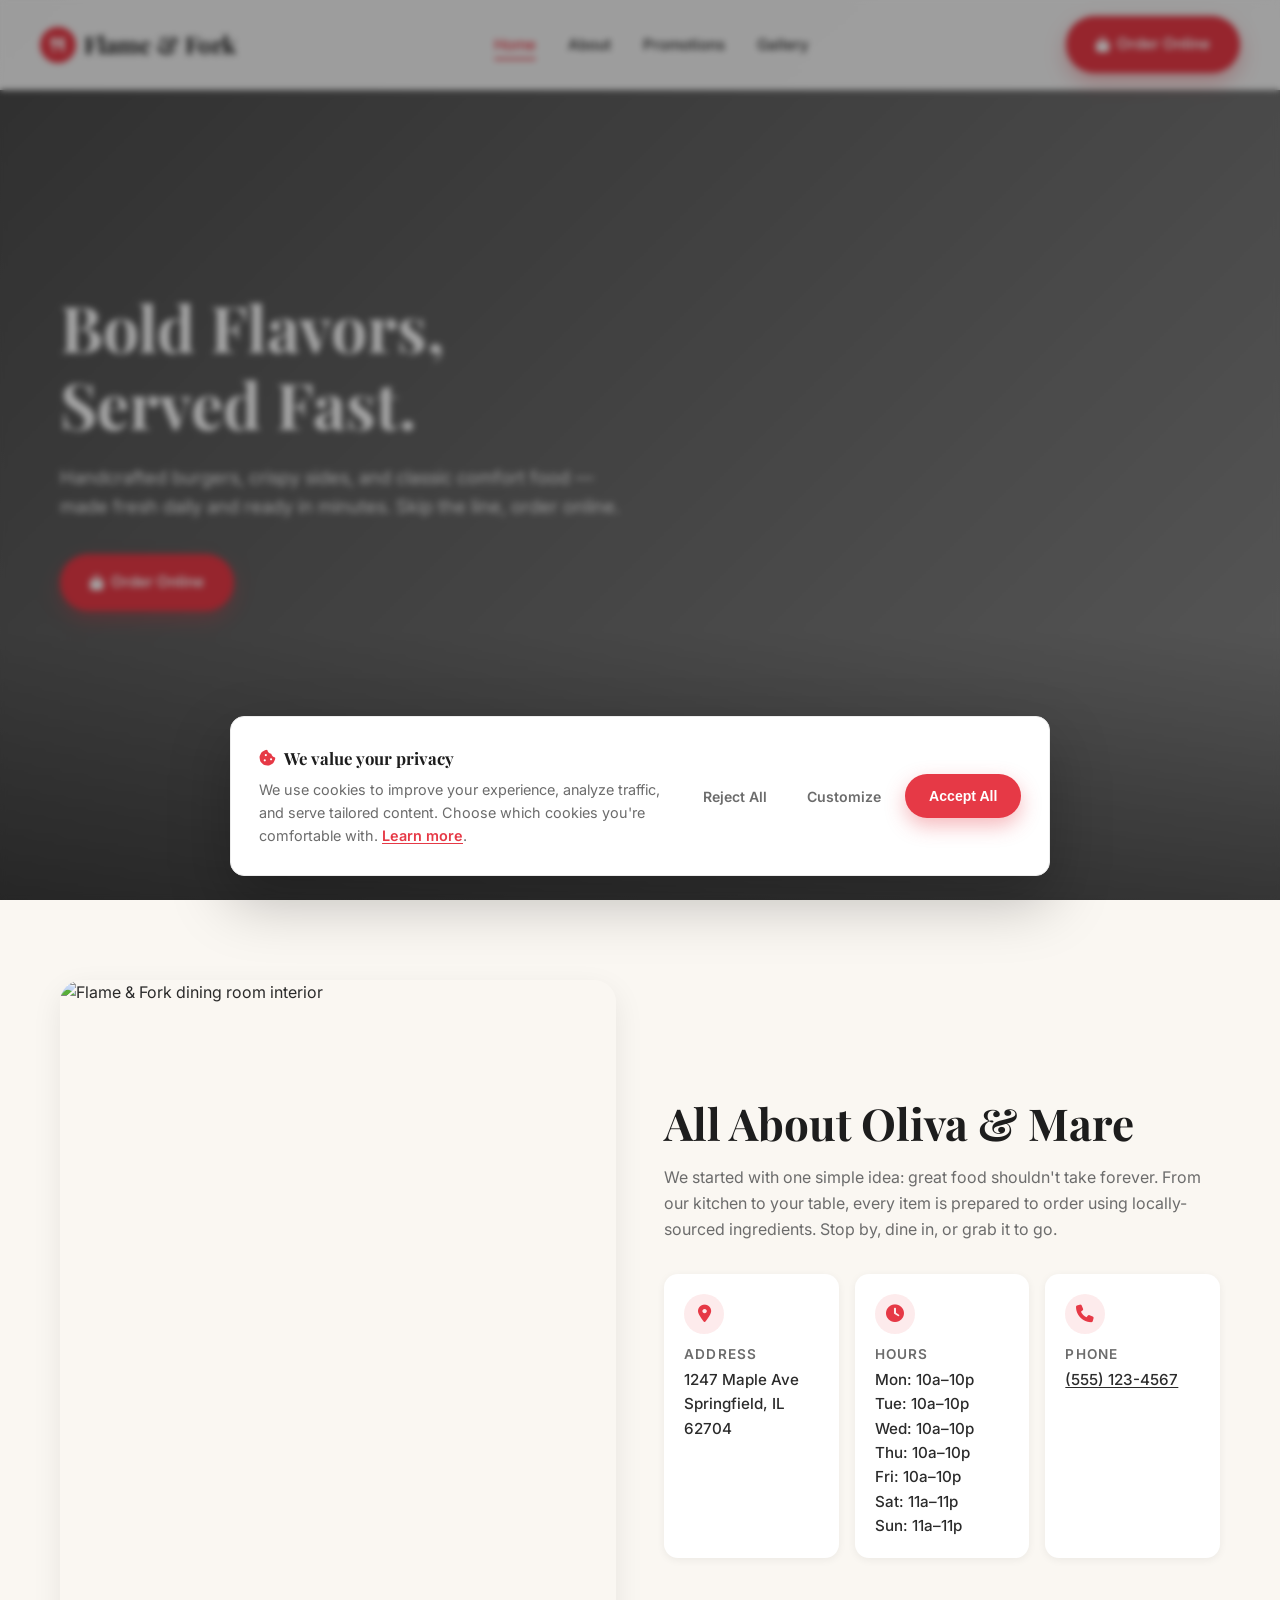
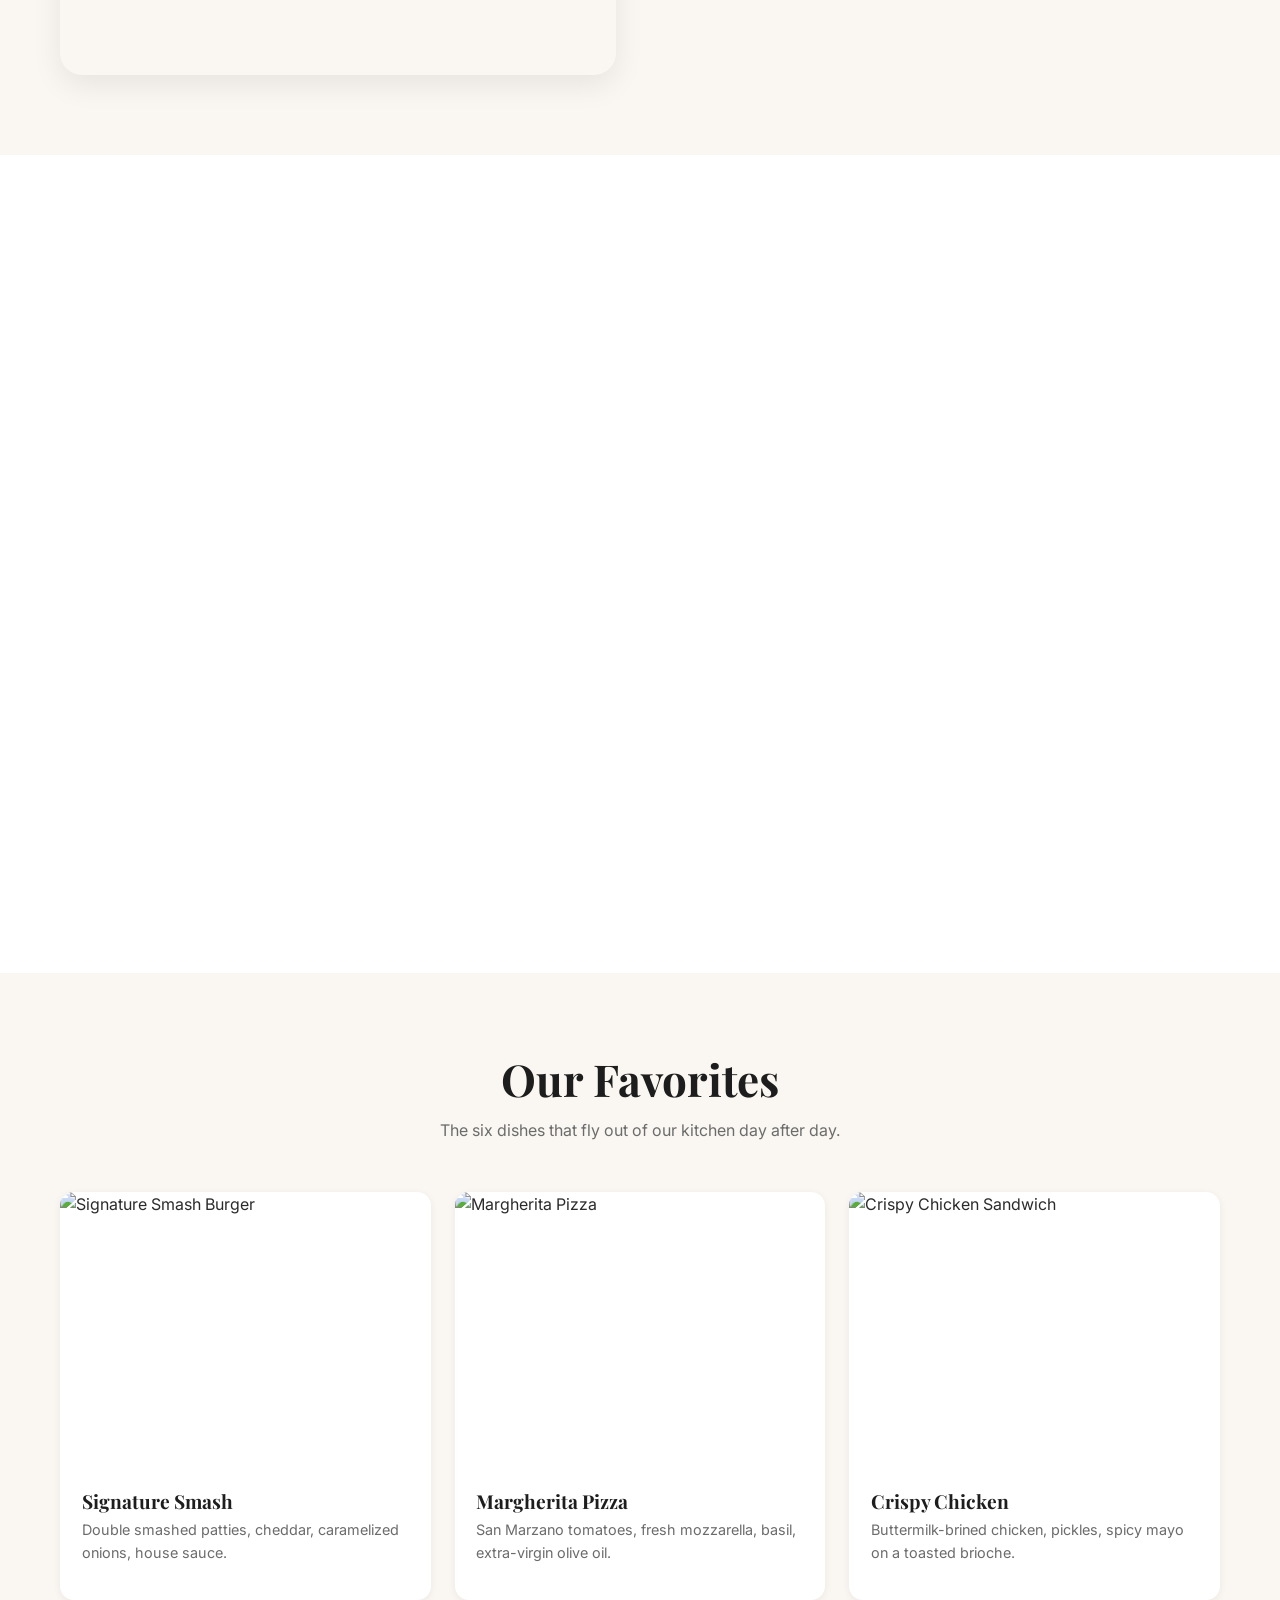
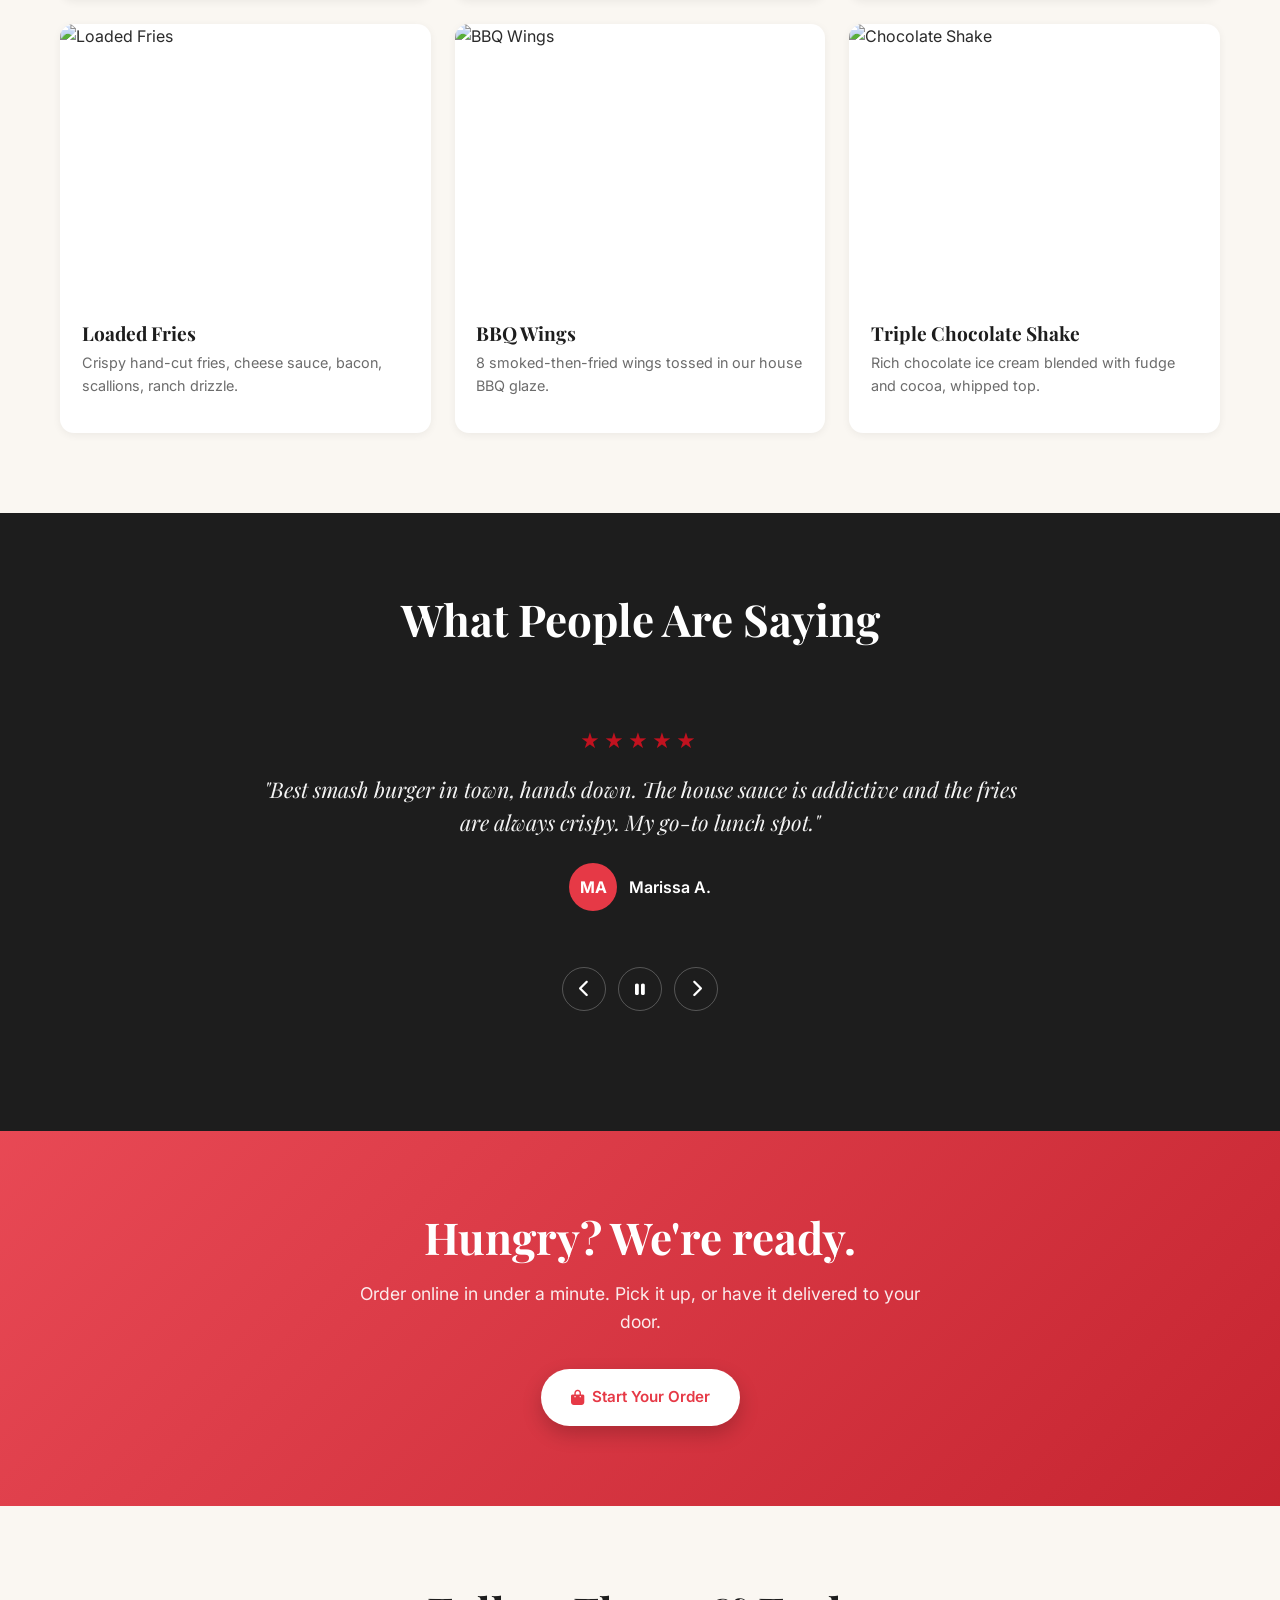
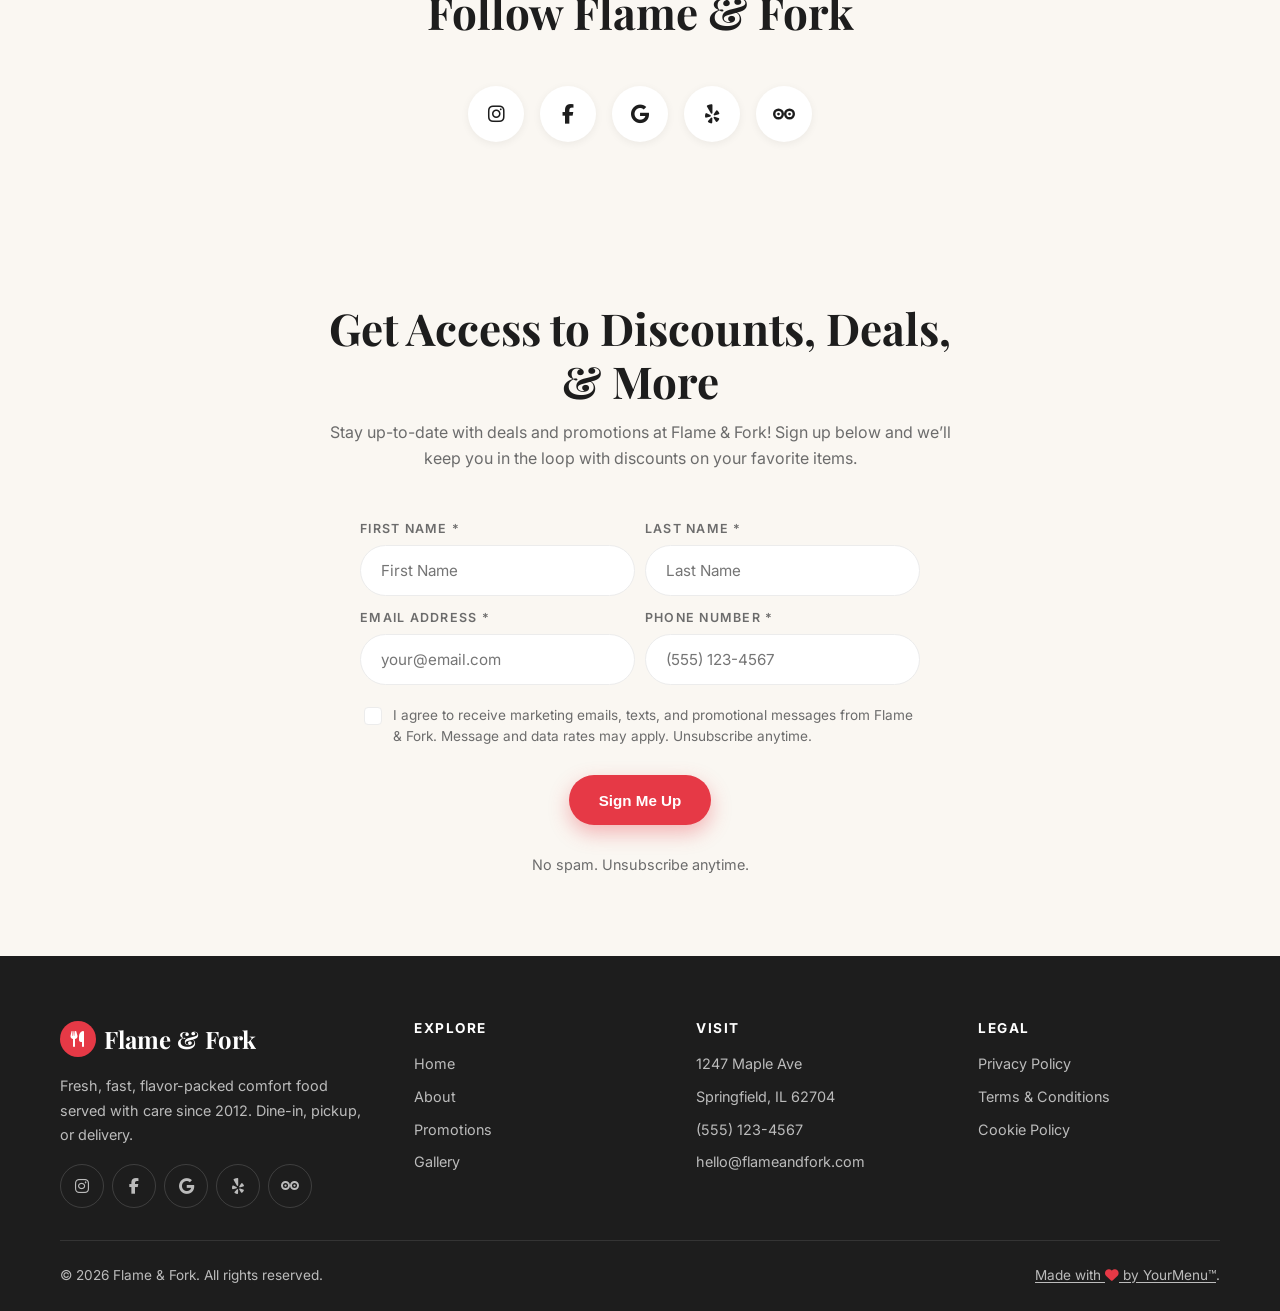
==== commit 0ed429ea: "Use relative icon paths; add CNAME for fresh.yourmenu.com Co-Authored-By: Claude Opus 4.8 (1M contex" ====
--- a/index.html
+++ b/index.html
@@ -33,10 +33,10 @@
   <meta name="twitter:image:height" content="630" />
   <meta name="twitter:image:alt" content="A freshly-made smash burger with melted cheddar" />
 
-  <link rel="icon" type="image/svg+xml" href="/favicon.svg" />
-  <link rel="icon" type="image/x-icon" href="/favicon.ico" sizes="any" />
-  <link rel="apple-touch-icon" href="/apple-touch-icon.png" sizes="180x180" />
-  <link rel="manifest" href="/site.webmanifest" />
+  <link rel="icon" type="image/svg+xml" href="favicon.svg" />
+  <link rel="icon" type="image/x-icon" href="favicon.ico" sizes="any" />
+  <link rel="apple-touch-icon" href="apple-touch-icon.png" sizes="180x180" />
+  <link rel="manifest" href="site.webmanifest" />
   <link rel="preconnect" href="https://fonts.googleapis.com" />
   <link rel="preconnect" href="https://fonts.gstatic.com" crossorigin />
   <link rel="preconnect" href="https://cdnjs.cloudflare.com" crossorigin />
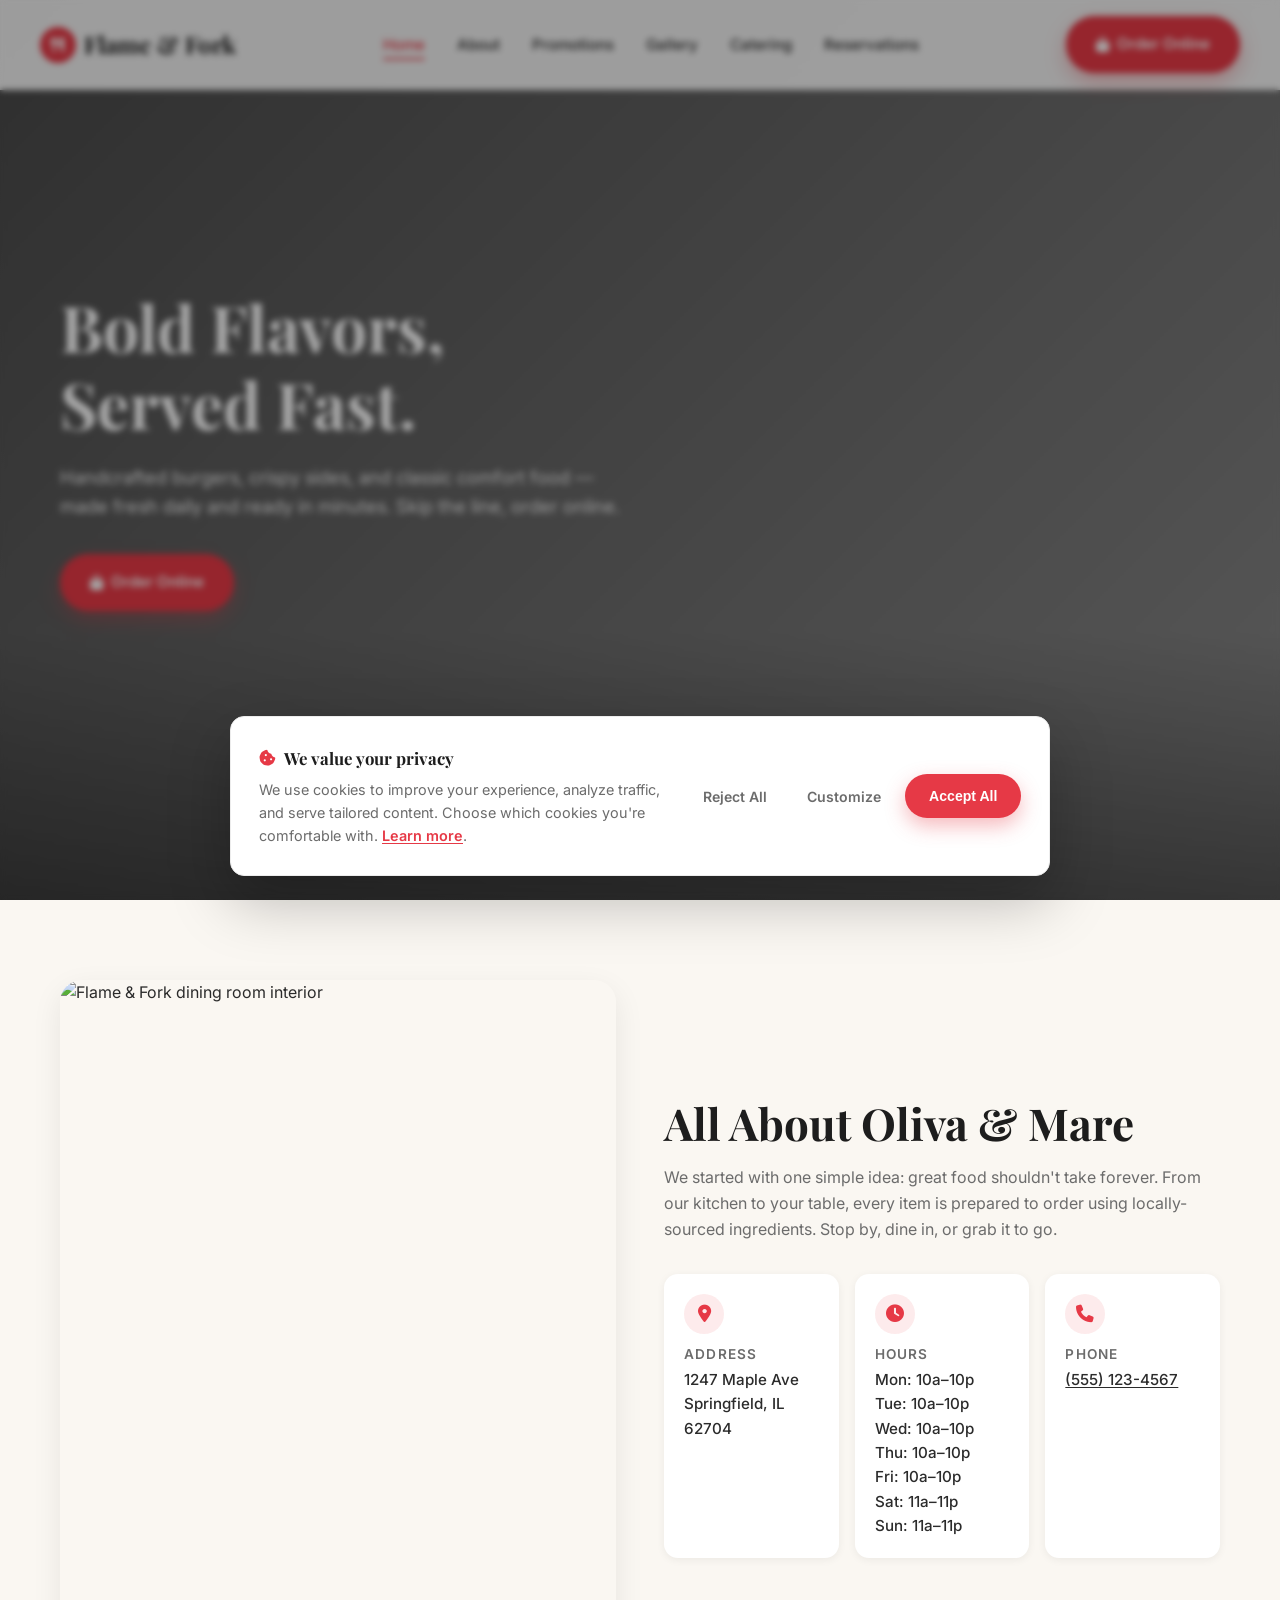
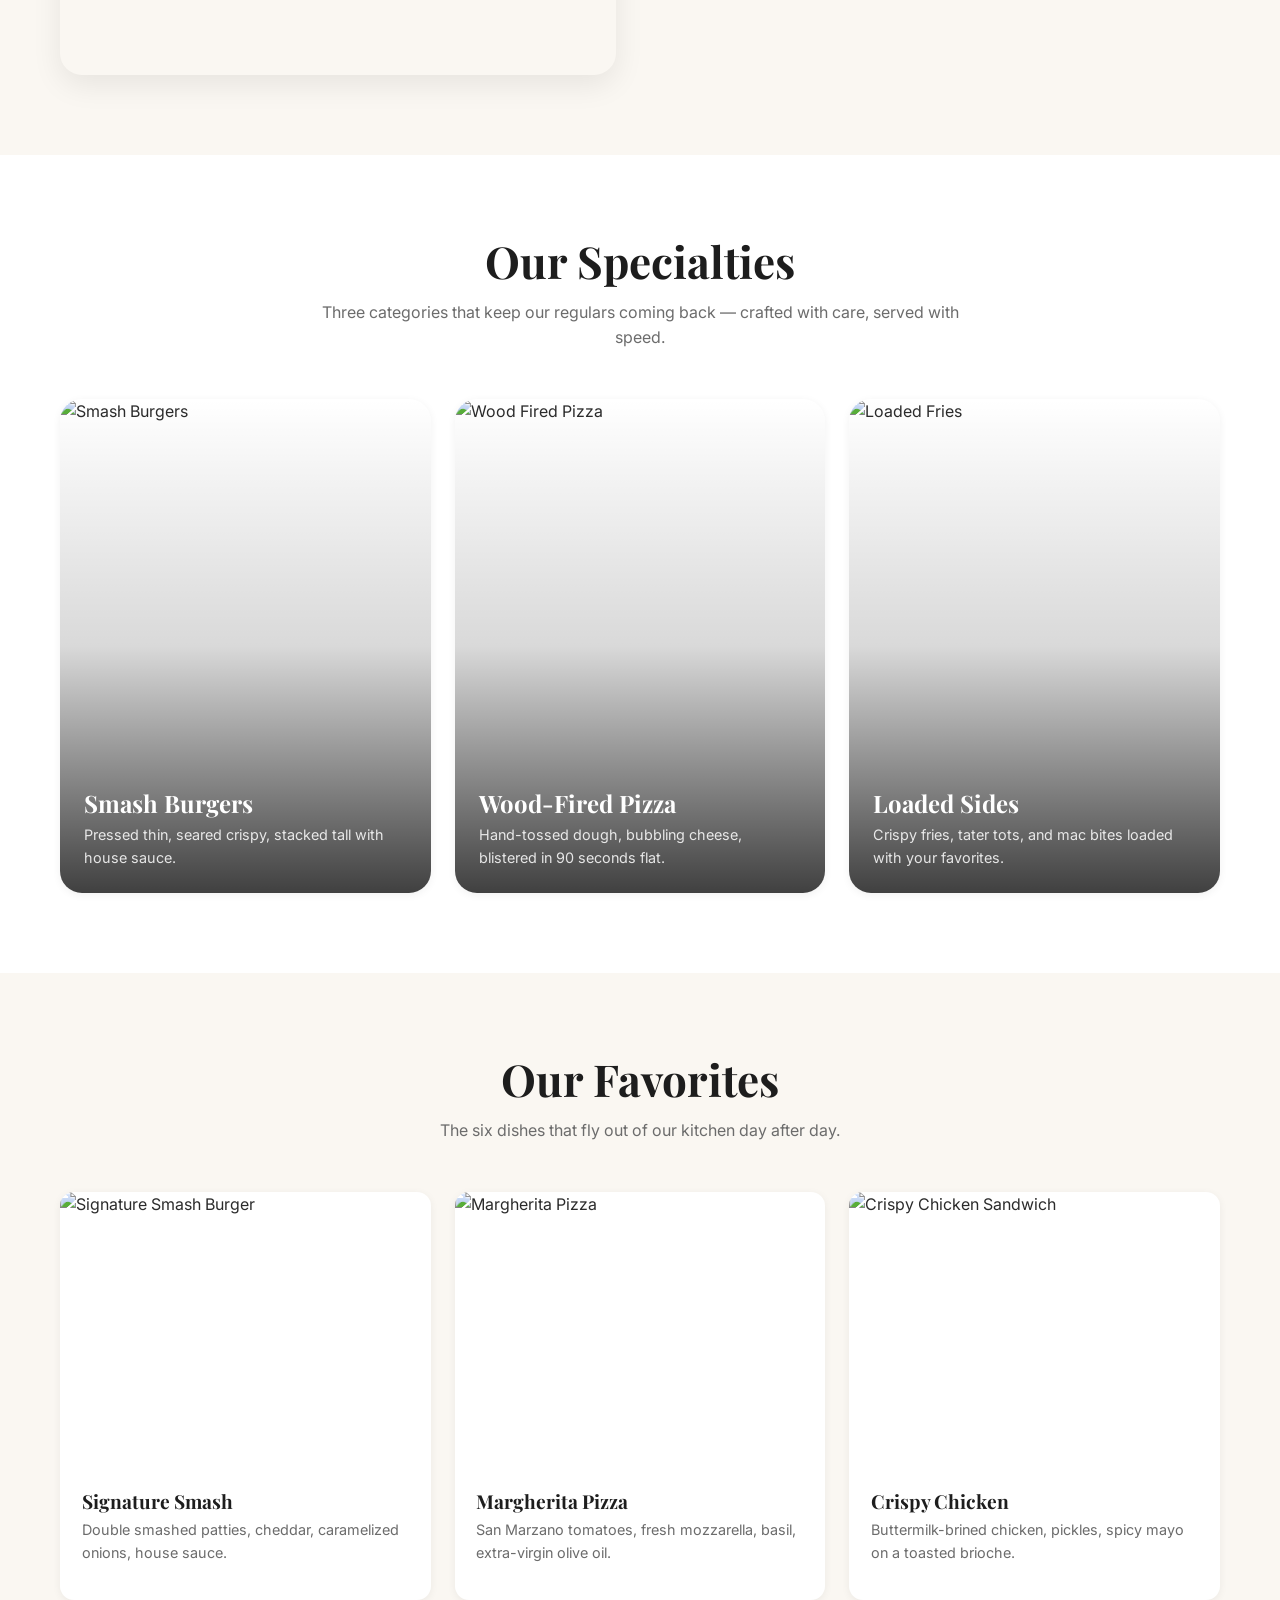
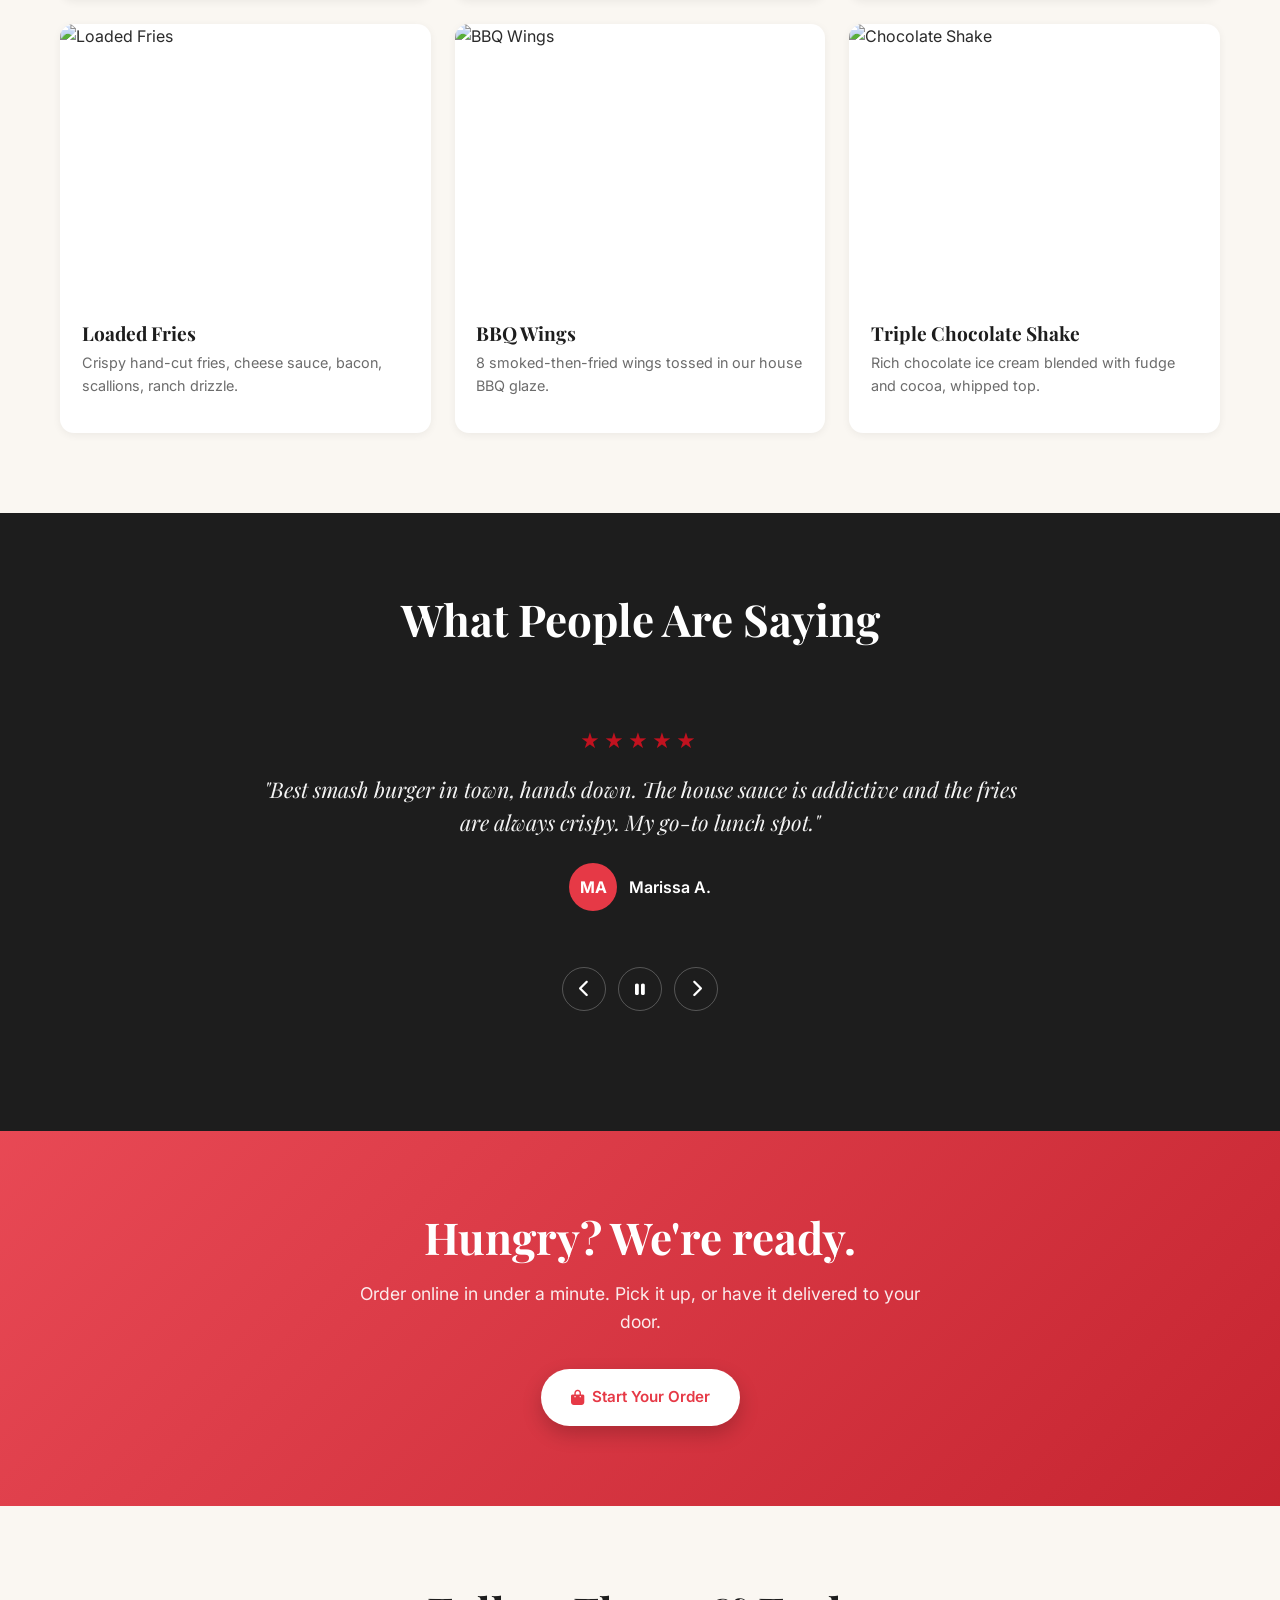
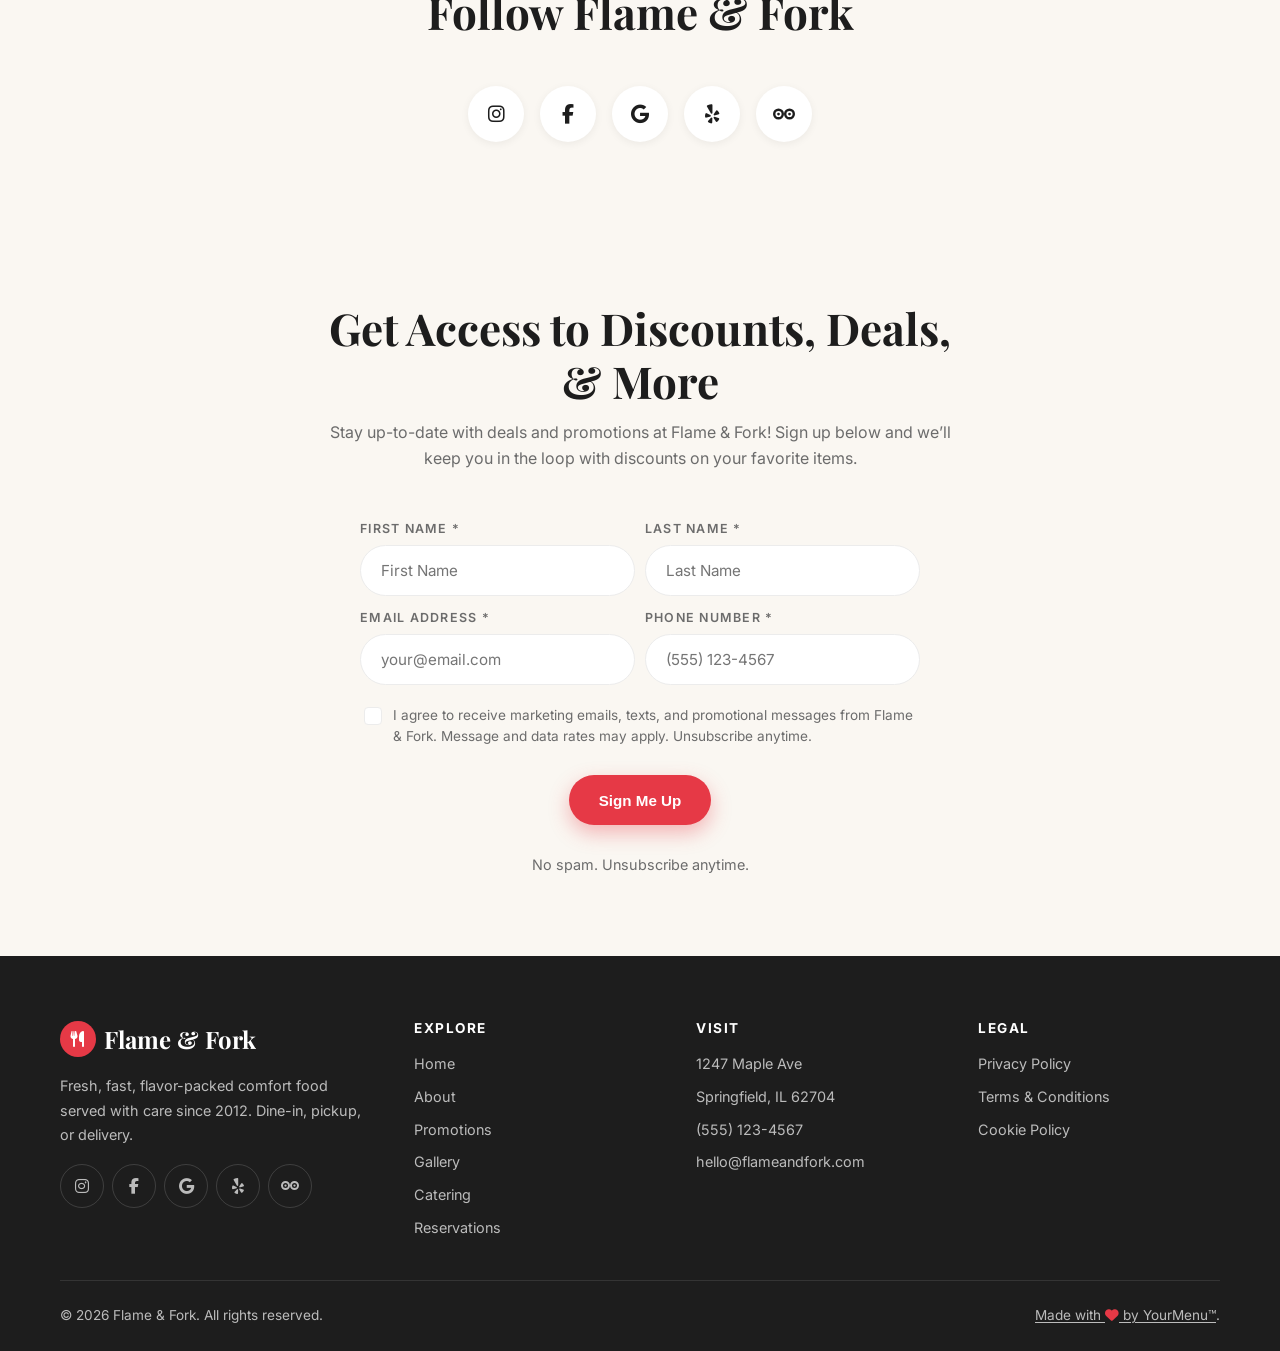
==== commit 5c872f1a: "Add Catering and Reservations links to nav and footer Co-Authored-By: Claude Opus 4.8 (1M context) <" ====
--- a/index.html
+++ b/index.html
@@ -149,6 +149,8 @@
           <li><a href="about.html">About</a></li>
           <li><a href="promotions.html">Promotions</a></li>
           <li><a href="gallery.html">Gallery</a></li>
+          <li><a href="https://order.yourmenu.com/tommystacos" target="_blank" rel="noopener noreferrer">Catering</a></li>
+          <li><a href="https://www.opentable.com/" target="_blank" rel="noopener noreferrer">Reservations</a></li>
         </ul>
       </nav>
       <div class="nav-cta">
@@ -473,6 +475,8 @@
             <li><a href="about.html">About</a></li>
             <li><a href="promotions.html">Promotions</a></li>
             <li><a href="gallery.html">Gallery</a></li>
+            <li><a href="https://order.yourmenu.com/tommystacos" target="_blank" rel="noopener noreferrer">Catering</a></li>
+            <li><a href="https://www.opentable.com/" target="_blank" rel="noopener noreferrer">Reservations</a></li>
           </ul>
         </div>
         <div class="footer-col">
